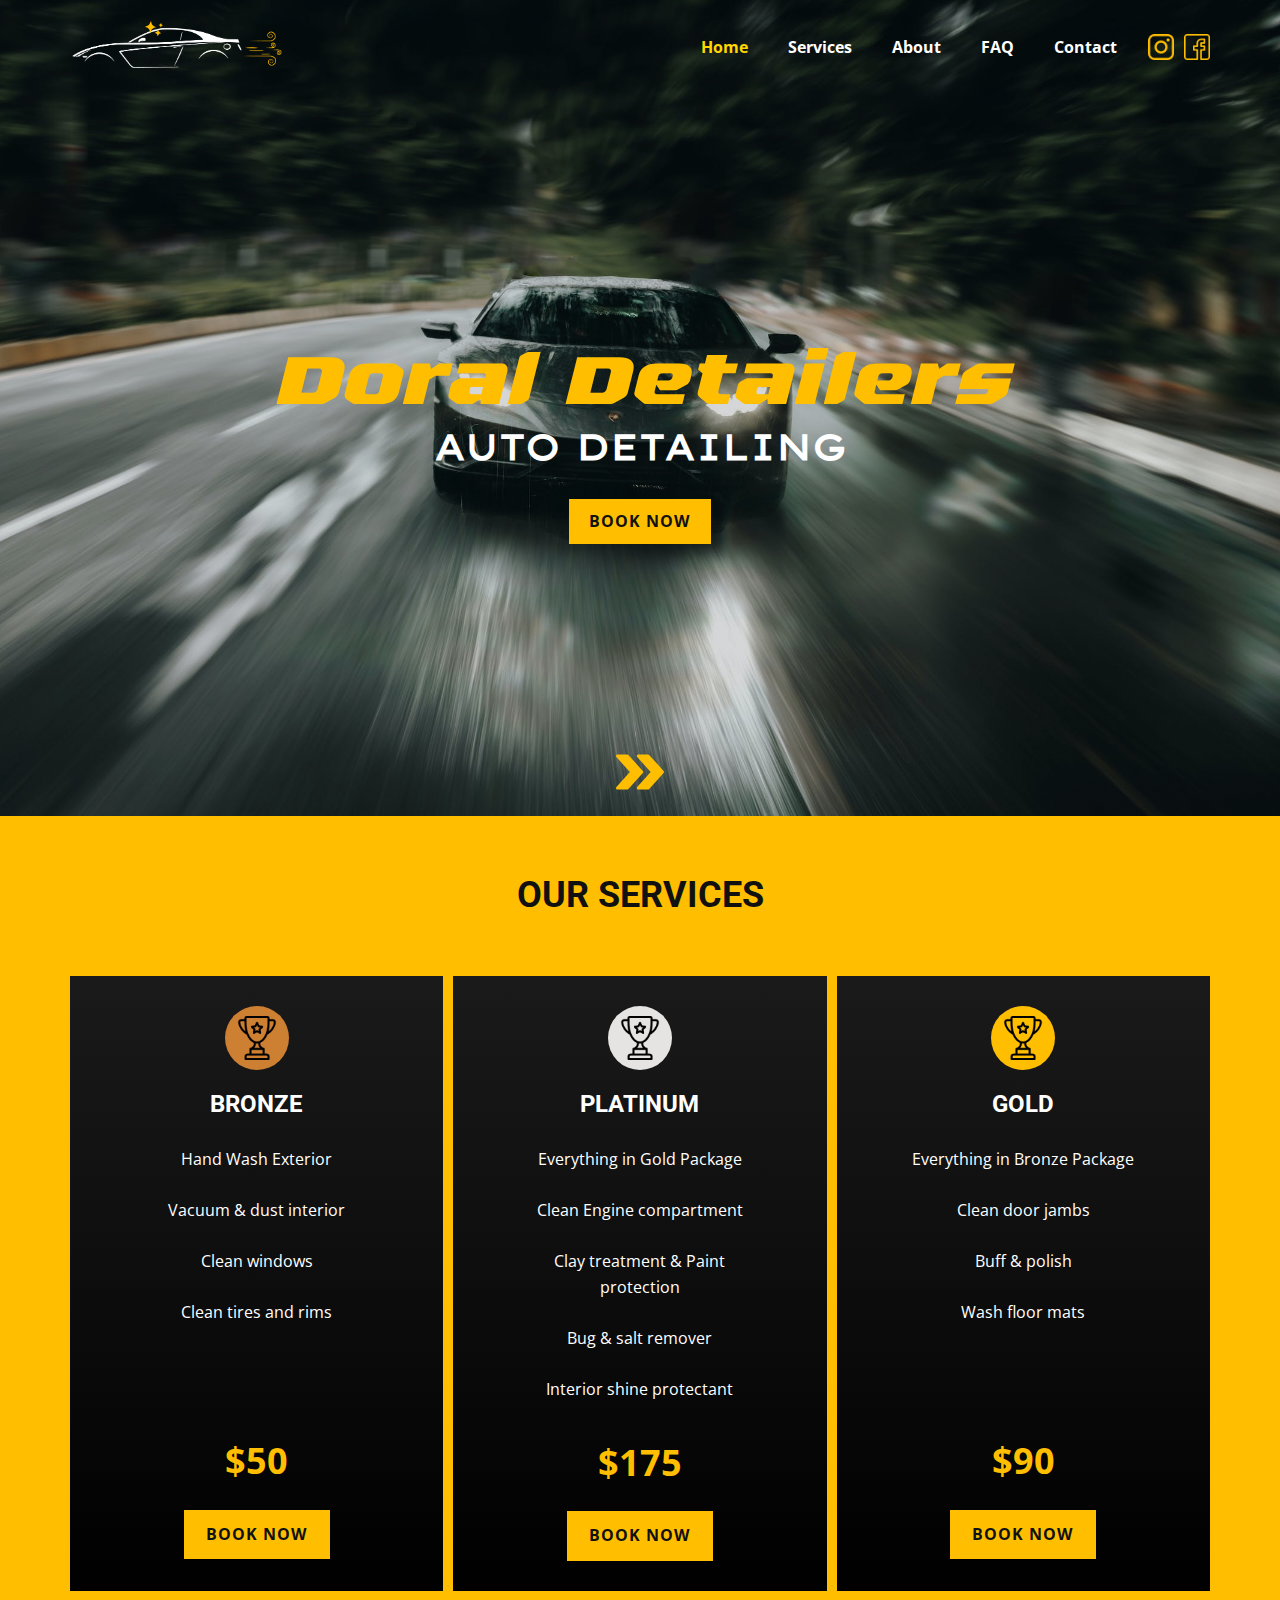
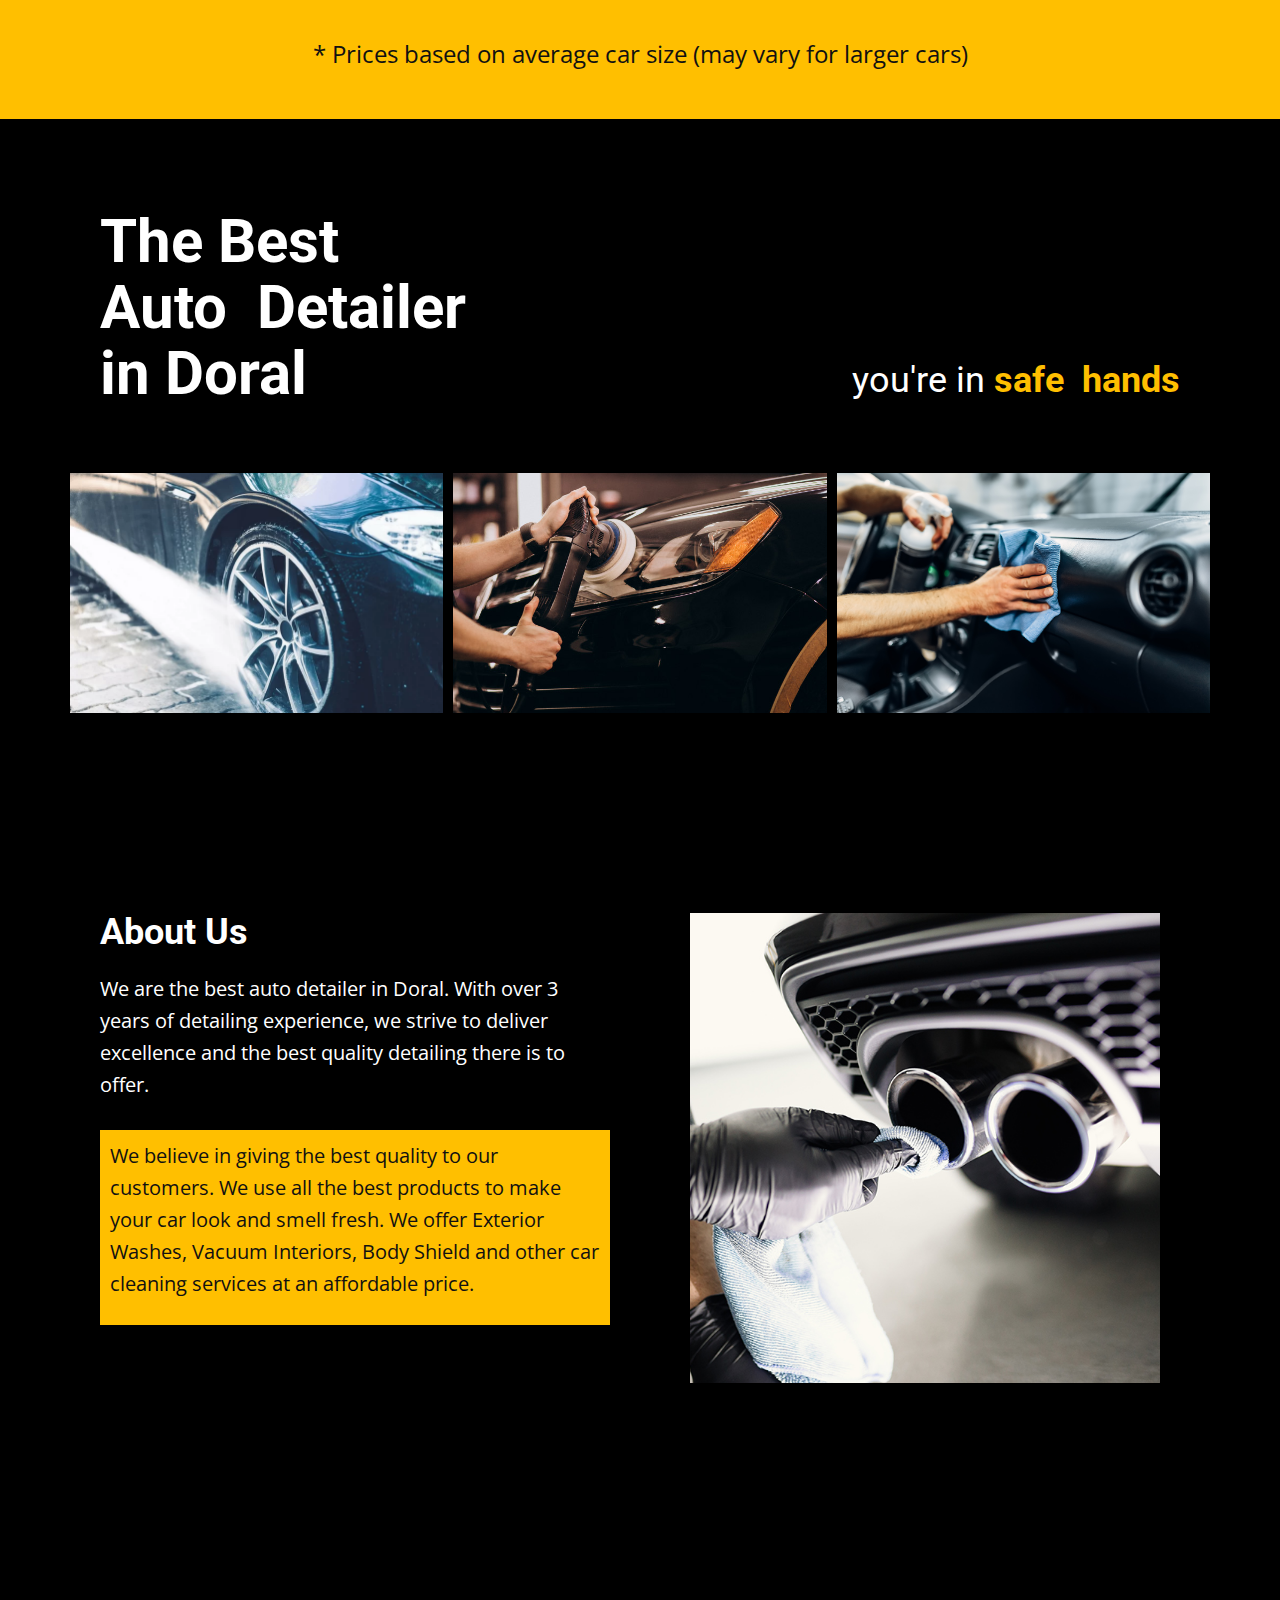
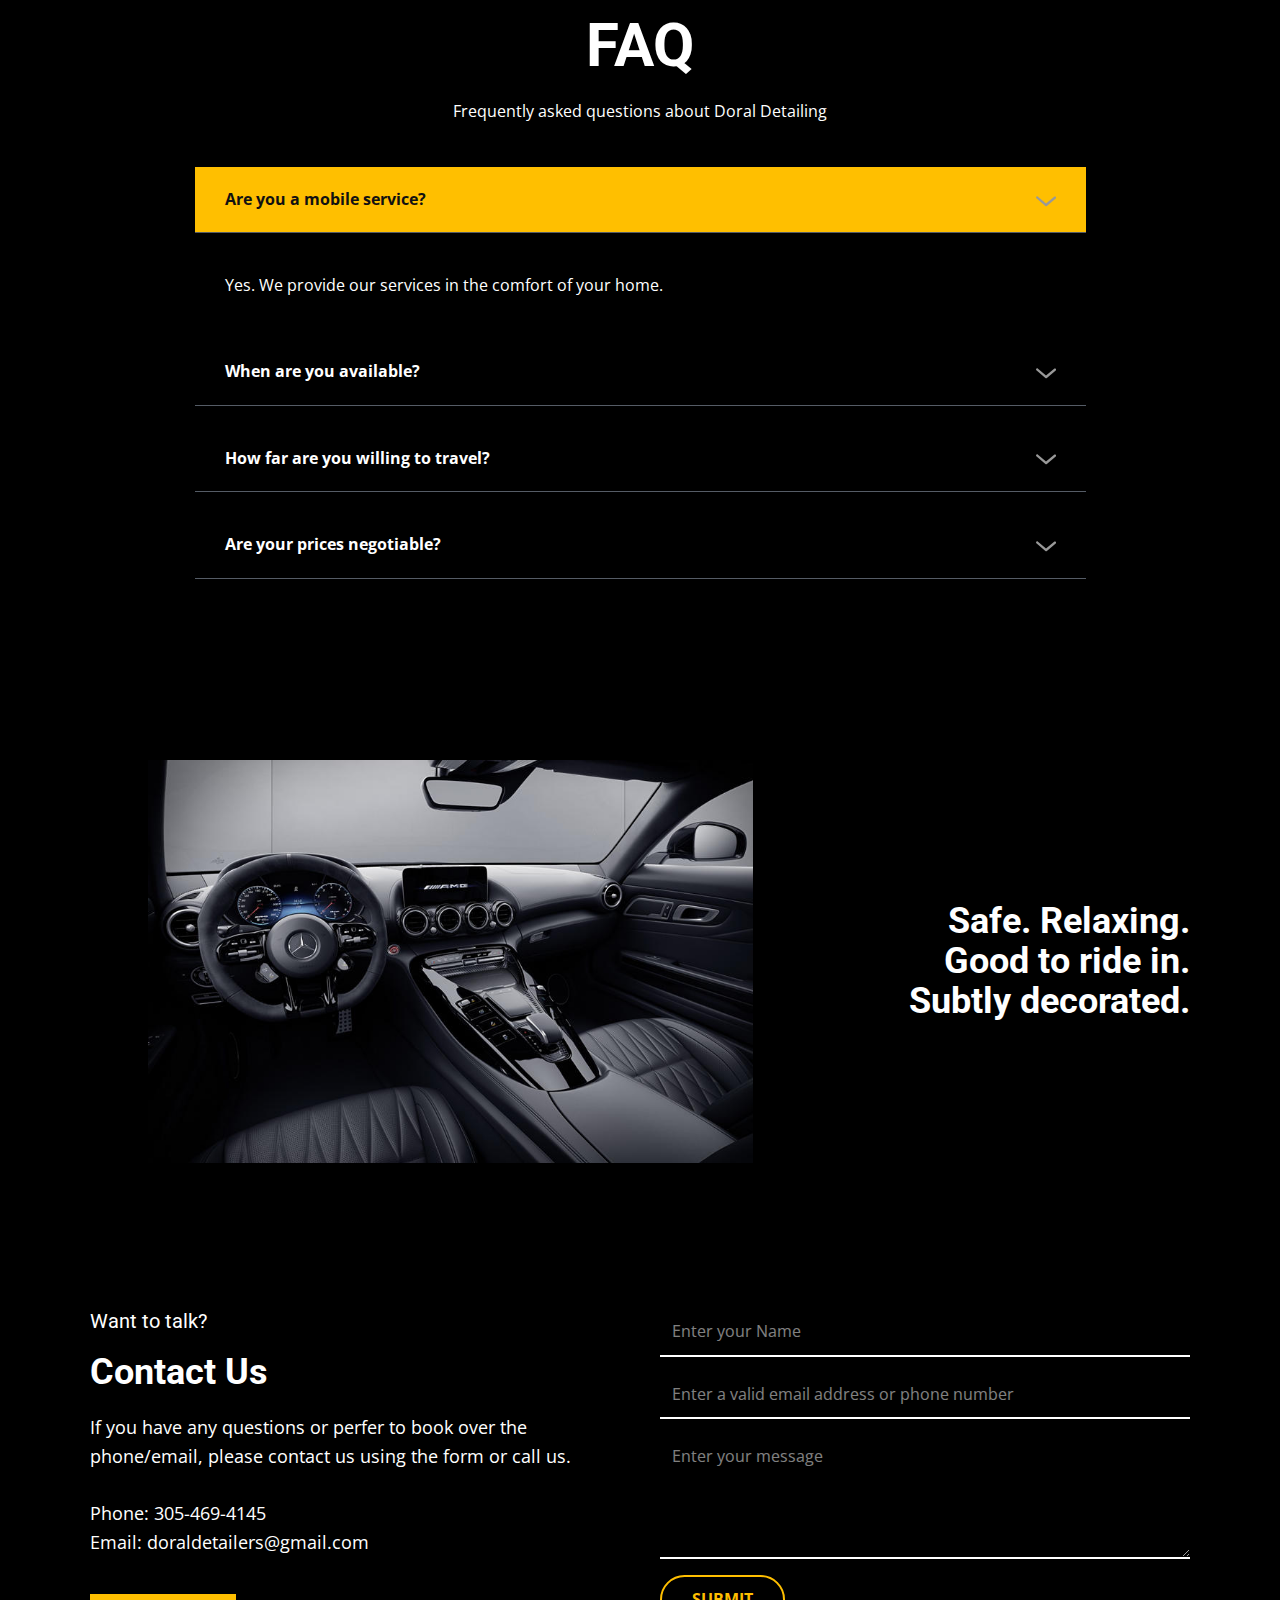
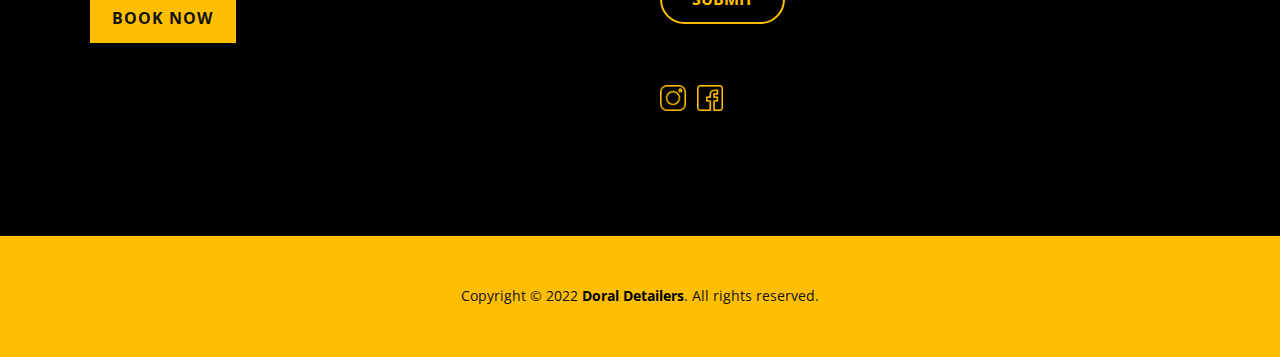
==== index.html @ 2231bcbd "Add files via upload" ====
<!DOCTYPE html>
<html style="font-size: 16px;" lang="en"><head>
    <meta name="viewport" content="width=device-width, initial-scale=1.0">
    <meta charset="utf-8">
    <meta name="keywords" content="Finding the best car insurance company for you, Insurance and investing for your many sides, Finding the best car insurance company for you, The Best Insurance Companies for 2021, The Best Car Insurance Companies for 2021, Faq, Safe. Relaxing. Good to ride in. Subtly decorated., Contact Us">
    <meta name="description" content="">
    <title>Home</title>
    <link rel="stylesheet" href="nicepage.css" media="screen">
<link rel="stylesheet" href="Home.css" media="screen">
    <script class="u-script" type="text/javascript" src="jquery.js" defer=""></script>
    <script class="u-script" type="text/javascript" src="nicepage.js" defer=""></script>
    <meta name="generator" content="Nicepage 4.18.5, nicepage.com">
    
    <link id="u-theme-google-font" rel="stylesheet" href="https://fonts.googleapis.com/css?family=Roboto:100,100i,300,300i,400,400i,500,500i,700,700i,900,900i|Open+Sans:300,300i,400,400i,500,500i,600,600i,700,700i,800,800i">
    
    
    
    
    
    
    
    
    <script type="application/ld+json">{
		"@context": "http://schema.org",
		"@type": "Organization",
		"name": "",
		"logo": "/images/DoralDetailersnotext1.png",
		"sameAs": [
				"https://www.instagram.com/doral_detailers/",
				"https://www.facebook.com/DoralDetailers/"
		]
}</script>
    <meta name="theme-color" content="#ffd600">
    <meta property="og:title" content="Home">
    <meta property="og:type" content="website">
  </head>
  <body data-home-page="Home.html" data-home-page-title="Home" class="u-body u-overlap u-overlap-contrast u-xl-mode" data-lang="en"><header class="u-align-center-sm u-align-center-xs u-clearfix u-header u-header" id="sec-fe27"><div class="u-clearfix u-sheet u-sheet-1">
        <a href="https://nicepage.com" class="u-align-left-xs u-image u-logo u-image-1" data-image-width="646" data-image-height="155">
          <img src="/images/DoralDetailersnotext1.png" class="u-logo-image u-logo-image-1">
        </a>
        <div class="u-social-icons u-spacing-10 u-social-icons-1">
          <a class="u-social-url" title="Instagram" target="_blank" href="https://www.instagram.com/doral_detailers/"><span class="u-file-icon u-icon u-social-icon u-social-instagram u-text-custom-color-1 u-icon-1"><img src="/images/717392-a64ef330.png" alt=""></span>
          </a>
          <a class="u-social-url" target="_blank" data-type="Custom" title="Facebook" href="https://www.facebook.com/DoralDetailers/"><span class="u-file-icon u-icon u-social-custom u-social-icon u-text-custom-color-1 u-icon-2"><img src="/images/739237-0a30f358.png" alt=""></span>
          </a>
        </div>
        <nav class="u-align-left u-menu u-menu-one-level u-offcanvas u-menu-1">
          <div class="menu-collapse" style="font-size: 1rem; letter-spacing: 0px; font-weight: 700;">
            <a class="u-button-style u-custom-active-color u-custom-border u-custom-border-color u-custom-borders u-custom-hover-color u-custom-left-right-menu-spacing u-custom-text-active-color u-custom-text-color u-custom-text-hover-color u-custom-top-bottom-menu-spacing u-nav-link" href="#">
              <svg class="u-svg-link" preserveAspectRatio="xMidYMin slice" viewBox="0 0 302 302" style=""><use xmlns:xlink="http://www.w3.org/1999/xlink" xlink:href="#svg-8a8f"></use></svg>
              <svg xmlns="http://www.w3.org/2000/svg" xmlns:xlink="http://www.w3.org/1999/xlink" version="1.1" id="svg-8a8f" x="0px" y="0px" viewBox="0 0 302 302" style="enable-background:new 0 0 302 302;" xml:space="preserve" class="u-svg-content"><g><rect y="36" width="302" height="30"></rect><rect y="236" width="302" height="30"></rect><rect y="136" width="302" height="30"></rect>
</g><g></g><g></g><g></g><g></g><g></g><g></g><g></g><g></g><g></g><g></g><g></g><g></g><g></g><g></g><g></g></svg>
            </a>
          </div>
          <div class="u-custom-menu u-nav-container">
            <ul class="u-nav u-spacing-20 u-unstyled u-nav-1"><li class="u-nav-item"><a class="u-button-style u-nav-link u-text-active-palette-1-base u-text-hover-custom-color-1 u-text-white" href="/Home.html" style="padding: 10px;">Home</a>
</li><li class="u-nav-item"><a class="u-button-style u-nav-link u-text-active-palette-1-base u-text-hover-custom-color-1 u-text-white" href="/Home.html#carousel_52c8" style="padding: 10px;">Services</a>
</li><li class="u-nav-item"><a class="u-button-style u-nav-link u-text-active-palette-1-base u-text-hover-custom-color-1 u-text-white" href="/Home.html#carousel_0fe1" style="padding: 10px;">About</a>
</li><li class="u-nav-item"><a class="u-button-style u-nav-link u-text-active-palette-1-base u-text-hover-custom-color-1 u-text-white" href="/Home.html#carousel_ddcf" style="padding: 10px;">FAQ</a>
</li><li class="u-nav-item"><a class="u-button-style u-nav-link u-text-active-palette-1-base u-text-hover-custom-color-1 u-text-white" href="/Home.html#carousel_9254" style="padding: 10px;">Contact</a>
</li></ul>
          </div>
          <div class="u-custom-menu u-nav-container-collapse">
            <div class="u-align-center u-black u-container-style u-inner-container-layout u-opacity u-opacity-95 u-sidenav">
              <div class="u-inner-container-layout u-sidenav-overflow">
                <div class="u-menu-close"></div>
                <ul class="u-align-center u-nav u-popupmenu-items u-spacing-85 u-unstyled u-nav-2"><li class="u-nav-item"><a class="u-button-style u-nav-link" href="/Home.html">Home</a>
</li><li class="u-nav-item"><a class="u-button-style u-nav-link" href="/Home.html#carousel_52c8">Services</a>
</li><li class="u-nav-item"><a class="u-button-style u-nav-link" href="/Home.html#carousel_0fe1">About</a>
</li><li class="u-nav-item"><a class="u-button-style u-nav-link" href="/Home.html#carousel_ddcf">FAQ</a>
</li><li class="u-nav-item"><a class="u-button-style u-nav-link" href="/Home.html#carousel_9254">Contact</a>
</li></ul>
              </div>
            </div>
            <div class="u-black u-menu-overlay u-opacity u-opacity-70"></div>
          </div>
        </nav>
      </div></header>
    <section class="skrollable u-align-center u-clearfix u-image u-parallax u-shading u-section-1" id="carousel_c016" data-image-width="2250" data-image-height="1500">
      <div class="u-clearfix u-sheet u-sheet-1">
        <h1 class="u-custom-font u-text u-text-custom-color-1 u-text-default-xs u-text-1">Doral&nbsp;Deta​ilers</h1>
        <h2 class="u-custom-font u-text u-text-2">AUTO DETAILING</h2>
        <a href="https://calendly.com/doraldetailers/book" class="u-border-hover-custom-color-1 u-border-none u-btn u-button-style u-custom-color-1 u-hover-black u-text-hover-custom-color-1 u-btn-1" target="_blank">BOOK NOW</a><span class="u-icon u-icon-circle u-text-custom-color-1 u-icon-1"><svg class="u-svg-link" preserveAspectRatio="xMidYMin slice" viewBox="0 0 480.026 480.026" style=""><use xmlns:xlink="http://www.w3.org/1999/xlink" xlink:href="#svg-5092"></use></svg><svg class="u-svg-content" viewBox="0 0 480.026 480.026" x="0px" y="0px" id="svg-5092" style="enable-background:new 0 0 480.026 480.026;"><g><g><path d="M475.922,229.325l-144-160c-3.072-3.392-7.36-5.312-11.904-5.312h-96c-6.304,0-12.032,3.712-14.624,9.472    c-2.56,5.792-1.504,12.544,2.72,17.216l134.368,149.312l-134.368,149.28c-4.224,4.704-5.312,11.456-2.72,17.216    c2.592,5.792,8.32,9.504,14.624,9.504h96c4.544,0,8.832-1.952,11.904-5.28l144-160    C481.394,244.653,481.394,235.373,475.922,229.325z"></path>
</g>
</g><g><g><path d="M267.922,229.325l-144-160c-3.072-3.392-7.36-5.312-11.904-5.312h-96c-6.304,0-12.032,3.712-14.624,9.472    c-2.56,5.792-1.504,12.544,2.72,17.216l134.368,149.312L4.114,389.293c-4.224,4.704-5.312,11.456-2.72,17.216    c2.592,5.792,8.32,9.504,14.624,9.504h96c4.544,0,8.832-1.952,11.904-5.28l144-160    C273.394,244.653,273.394,235.373,267.922,229.325z"></path>
</g>
</g></svg></span>
      </div>
    </section>
    <section class="u-align-center u-clearfix u-custom-color-1 u-section-2" id="carousel_52c8">
      <div class="u-clearfix u-sheet u-sheet-1">
        <h2 class="u-text u-text-1">OUR SERVICES</h2>
        <div class="u-expanded-width u-list u-list-1">
          <div class="u-repeater u-repeater-1">
            <div class="u-align-center u-container-style u-custom-item u-gradient u-list-item u-repeater-item u-list-item-1">
              <div class="u-container-layout u-similar-container u-container-layout-1"><span class="u-custom-color-4 u-custom-item u-file-icon u-icon u-icon-circle u-spacing-10 u-icon-1"><img src="/images/263056.png" alt=""></span>
                <h5 class="u-text u-text-body-alt-color u-text-2">BRONZE</h5>
                <p class="u-align-center-sm u-align-center-xs u-custom-item u-text u-text-body-alt-color u-text-3"> Hand Wash Exterior<br>
                  <br>Vacuum &amp; dust interior<br>
                  <br>Clean windows<br>
                  <br>Clean tires and rims<br>
                </p>
                <p class="u-custom-item u-text u-text-custom-color-1 u-text-4">
                  <span style="font-weight: 700;">$50</span>
                  <span style="font-weight: 700;"></span>
                </p>
                <a href="https://nicepage.cloud" class="u-border-2 u-border-custom-color-1 u-border-hover-custom-color-1 u-btn u-button-style u-custom-color-1 u-hover-black u-text-hover-custom-color-1 u-btn-1">BOOK NOW</a>
              </div>
            </div>
            <div class="u-align-center u-container-style u-custom-item u-gradient u-list-item u-repeater-item u-list-item-2">
              <div class="u-container-layout u-similar-container u-container-layout-2"><span class="u-custom-color-2 u-custom-item u-file-icon u-icon u-icon-circle u-spacing-10 u-icon-2"><img src="/images/263056-f835d11a.png" alt=""></span>
                <h5 class="u-text u-text-body-alt-color u-text-5">PLATINUM</h5>
                <p class="u-align-center-sm u-align-center-xs u-custom-item u-text u-text-body-alt-color u-text-6">Everything in Gold Package<br>
                  <br>Clean Engine compartment<br>
                  <br>Clay treatment &amp; Paint protection<br>
                  <br>Bug &amp; salt remover<br>
                  <br>Interior shine protectant
                </p>
                <p class="u-custom-item u-text u-text-custom-color-1 u-text-7">$175</p>
                <a href="https://nicepage.cloud" class="u-border-2 u-border-custom-color-1 u-border-hover-custom-color-1 u-btn u-button-style u-custom-color-1 u-hover-black u-text-hover-custom-color-1 u-btn-2">BOOK NOW</a>
              </div>
            </div>
            <div class="u-align-center u-container-style u-custom-item u-gradient u-list-item u-repeater-item u-list-item-3">
              <div class="u-container-layout u-similar-container u-container-layout-3"><span class="u-custom-color-1 u-custom-item u-file-icon u-icon u-icon-circle u-spacing-10 u-icon-3"><img src="/images/263056.png" alt=""></span>
                <h5 class="u-text u-text-body-alt-color u-text-8">GOLD</h5>
                <p class="u-align-center-sm u-align-center-xs u-custom-item u-text u-text-body-alt-color u-text-9"> Everything in Bronze Package<br>
                  <br>Clean door jambs<br>
                  <br>Buff &amp; polish<br>
                  <br>Wash floor mats<br>
                </p>
                <p class="u-custom-item u-text u-text-custom-color-1 u-text-10">$90</p>
                <a href="https://nicepage.cloud" class="u-border-2 u-border-custom-color-1 u-border-hover-custom-color-1 u-btn u-button-style u-custom-color-1 u-hover-black u-text-hover-custom-color-1 u-btn-3">BOOK NOW</a>
              </div>
            </div>
          </div>
        </div>
        <p class="u-text u-text-11">* Prices based on average car size (may vary for larger cars)</p>
      </div>
    </section>
    <section class="u-black u-clearfix u-section-3" id="carousel_659f">
      <div class="u-clearfix u-sheet u-valign-middle u-sheet-1">
        <div class="u-clearfix u-expanded-width u-layout-wrap u-layout-wrap-1">
          <div class="u-layout">
            <div class="u-layout-row">
              <div class="u-container-style u-layout-cell u-size-36 u-layout-cell-1">
                <div class="u-container-layout u-container-layout-1">
                  <h2 class="u-text u-text-1">The Best <span style="font-style: italic;">
                      <span style="font-style: normal;">Auto</span>&nbsp;
                    </span>
                    <span style="font-style: italic; font-weight: 700;">
                      <span style="font-style: normal;">Detailer</span>
                      <span style="font-style: normal;">in Doral</span>
                    </span>
                  </h2>
                </div>
              </div>
              <div class="u-align-right u-container-style u-layout-cell u-size-24 u-layout-cell-2">
                <div class="u-container-layout u-container-layout-2">
                  <h5 class="u-text u-text-2">
                    <span style="font-weight: 400;">you're in</span>
                    <span class="u-text-custom-color-1">safe</span>
                    <span style="font-weight: 700;" class="u-text-custom-color-1">&nbsp;hands</span>
                  </h5>
                </div>
              </div>
            </div>
          </div>
        </div>
        <div class="u-expanded-width u-gallery u-layout-grid u-lightbox u-no-transition u-show-text-on-hover u-gallery-1">
          <div class="u-gallery-inner u-gallery-inner-1">
            <div class="u-effect-fade u-gallery-item">
              <div class="u-back-slide" data-image-width="750" data-image-height="500">
                <img class="u-back-image u-expanded" src="/images/What-is-Mobile-Detailing-min.png">
              </div>
              <div class="u-over-slide u-shading u-over-slide-1">
                <h3 class="u-gallery-heading"></h3>
                <p class="u-gallery-text"></p>
              </div>
            </div>
            <div class="u-effect-fade u-gallery-item u-gallery-item-2">
              <div class="u-back-slide" data-image-width="700" data-image-height="459">
                <img class="u-back-image u-expanded" src="/images/car-detailing.jpg">
              </div>
              <div class="u-over-slide u-shading u-over-slide-2">
                <h3 class="u-gallery-heading"></h3>
                <p class="u-gallery-text"></p>
              </div>
            </div>
            <div class="u-effect-fade u-gallery-item u-gallery-item-3">
              <div class="u-back-slide" data-image-width="1000" data-image-height="625">
                <img class="u-back-image u-expanded" src="/images/how-to-detail-a-car-step-4.jpg">
              </div>
              <div class="u-over-slide u-shading u-over-slide-3">
                <h3 class="u-gallery-heading"></h3>
                <p class="u-gallery-text"></p>
              </div>
            </div>
          </div>
        </div>
      </div>
    </section>
    <section class="u-black u-clearfix u-section-4" id="carousel_0fe1">
      <div class="u-clearfix u-sheet u-sheet-1">
        <div class="u-clearfix u-expanded-width u-layout-wrap u-layout-wrap-1">
          <div class="u-layout">
            <div class="u-layout-row">
              <div class="u-container-style u-layout-cell u-size-30 u-layout-cell-1">
                <div class="u-container-layout u-container-layout-1">
                  <h2 class="u-text u-text-1">About Us</h2>
                  <h4 class="u-custom-font u-text u-text-font u-text-2">We are the best auto detailer in Doral. With over 3 years of detailing experience, we strive to deliver excellence and the best quality detailing there is to offer.</h4>
                  <div class="u-container-style u-custom-color-1 u-expanded-width u-group u-group-1">
                    <div class="u-container-layout u-container-layout-2">
                      <p class="u-text u-text-default u-text-3">
                        <span style="font-size: 1.25rem;"> We believe in giving the best quality to our ​customers. We use all the best products to make your car look and smell fresh. We offer Exterior Washes, Vacuum Interiors, Body Shield and other car cleaning services at an affordable price.</span>
                        <br>
                        <br>
                      </p>
                    </div>
                  </div>
                </div>
              </div>
              <div class="u-align-center u-container-style u-layout-cell u-shape-rectangle u-size-30 u-layout-cell-2">
                <div class="u-container-layout u-valign-middle u-container-layout-3">
                  <img class="u-image u-image-default u-image-1" data-image-width="1000" data-image-height="625" src="/images/how-to-detail-a-car-step-9.jpg">
                </div>
              </div>
            </div>
          </div>
        </div>
      </div>
    </section>
    <section class="u-align-center u-black u-clearfix u-section-5" id="carousel_ddcf">
      <div class="u-clearfix u-sheet u-sheet-1">
        <h2 class="u-text u-text-1">FAQ</h2>
        <p class="u-text u-text-2"> Frequently asked questions about Doral Detailing</p>
        <div class="u-accordion u-faq u-spacing-20 u-accordion-1">
          <div class="u-accordion-item">
            <a class="active u-accordion-link u-active-custom-color-1 u-border-1 u-border-active-palette-5-dark-2 u-border-hover-palette-5-dark-2 u-border-no-left u-border-no-right u-border-no-top u-border-palette-5-dark-2 u-button-style u-text-body-alt-color u-accordion-link-1" id="link-accordion-6327" aria-controls="accordion-6327" aria-selected="true">
              <span class="u-accordion-link-text">Are you a mobile service?</span><span class="u-accordion-link-icon u-icon u-text-black u-icon-1"><svg class="u-svg-link" preserveAspectRatio="xMidYMin slice" viewBox="0 0 16 16" style=""><use xmlns:xlink="http://www.w3.org/1999/xlink" xlink:href="#svg-2c6d"></use></svg><svg class="u-svg-content" viewBox="0 0 16 16" x="0px" y="0px" id="svg-2c6d" style=""><path d="M8,10.7L1.6,5.3c-0.4-0.4-1-0.4-1.3,0c-0.4,0.4-0.4,0.9,0,1.3l7.2,6.1c0.1,0.1,0.4,0.2,0.6,0.2s0.4-0.1,0.6-0.2l7.1-6
	c0.4-0.4,0.4-0.9,0-1.3c-0.4-0.4-1-0.4-1.3,0L8,10.7z"></path></svg></span>
            </a>
            <div class="u-accordion-active u-accordion-pane u-container-style u-accordion-pane-1" id="accordion-6327" aria-labelledby="link-accordion-6327">
              <div class="u-container-layout u-container-layout-1">
                <div class="fr-view u-clearfix u-rich-text u-text">
                  <p>Yes. We provide our services in the comfort of your home.&nbsp;</p>
                </div>
              </div>
            </div>
          </div>
          <div class="u-accordion-item">
            <a class="u-accordion-link u-active-custom-color-1 u-border-1 u-border-active-palette-5-dark-2 u-border-hover-palette-5-dark-2 u-border-no-left u-border-no-right u-border-no-top u-border-palette-5-dark-2 u-button-style u-text-body-alt-color u-accordion-link-2" id="link-accordion-4aab" aria-controls="accordion-4aab" aria-selected="false">
              <span class="u-accordion-link-text">When are you available?&nbsp;</span><span class="u-accordion-link-icon u-icon u-text-black u-icon-2"><svg class="u-svg-link" preserveAspectRatio="xMidYMin slice" viewBox="0 0 16 16" style=""><use xmlns:xlink="http://www.w3.org/1999/xlink" xlink:href="#svg-937a"></use></svg><svg class="u-svg-content" viewBox="0 0 16 16" x="0px" y="0px" id="svg-937a" style=""><path d="M8,10.7L1.6,5.3c-0.4-0.4-1-0.4-1.3,0c-0.4,0.4-0.4,0.9,0,1.3l7.2,6.1c0.1,0.1,0.4,0.2,0.6,0.2s0.4-0.1,0.6-0.2l7.1-6
	c0.4-0.4,0.4-0.9,0-1.3c-0.4-0.4-1-0.4-1.3,0L8,10.7z"></path></svg></span>
            </a>
            <div class="u-accordion-pane u-container-style u-accordion-pane-2" id="accordion-4aab" aria-labelledby="link-accordion-4aab">
              <div class="u-container-layout u-container-layout-2">
                <div class="fr-view u-clearfix u-rich-text u-text">
                  <p>We are available Monday - &nbsp;Saturday from 9:00 AM - 6:00 PM.</p>
                </div>
              </div>
            </div>
          </div>
          <div class="u-accordion-item">
            <a class="u-accordion-link u-active-custom-color-1 u-border-1 u-border-active-palette-5-dark-2 u-border-hover-palette-5-dark-2 u-border-no-left u-border-no-right u-border-no-top u-border-palette-5-dark-2 u-button-style u-text-body-alt-color u-accordion-link-3" id="link-accordion-eb1f" aria-controls="accordion-eb1f" aria-selected="false">
              <span class="u-accordion-link-text">How far are you willing to travel?</span><span class="u-accordion-link-icon u-icon u-text-black u-icon-3"><svg class="u-svg-link" preserveAspectRatio="xMidYMin slice" viewBox="0 0 16 16" style=""><use xmlns:xlink="http://www.w3.org/1999/xlink" xlink:href="#svg-4086"></use></svg><svg class="u-svg-content" viewBox="0 0 16 16" x="0px" y="0px" id="svg-4086" style=""><path d="M8,10.7L1.6,5.3c-0.4-0.4-1-0.4-1.3,0c-0.4,0.4-0.4,0.9,0,1.3l7.2,6.1c0.1,0.1,0.4,0.2,0.6,0.2s0.4-0.1,0.6-0.2l7.1-6
	c0.4-0.4,0.4-0.9,0-1.3c-0.4-0.4-1-0.4-1.3,0L8,10.7z"></path></svg></span>
            </a>
            <div class="u-accordion-pane u-container-style u-accordion-pane-3" id="accordion-eb1f" aria-labelledby="link-accordion-eb1f">
              <div class="u-container-layout u-container-layout-3">
                <div class="fr-view u-clearfix u-rich-text u-text">
                  <p>We are willing to service 20 - 30 miles from the doral area.</p>
                </div>
              </div>
            </div>
          </div>
          <div class="u-accordion-item u-expanded-width">
            <a class="u-accordion-link u-active-custom-color-1 u-border-1 u-border-active-palette-5-dark-2 u-border-hover-palette-5-dark-2 u-border-no-left u-border-no-right u-border-no-top u-border-palette-5-dark-2 u-button-style u-text-body-alt-color u-accordion-link-4" id="link-accordion-eb1f" aria-controls="accordion-eb1f" aria-selected="false">
              <span class="u-accordion-link-text">Are your prices negotiable?</span><span class="u-accordion-link-icon u-icon u-text-black u-icon-4"><svg class="u-svg-link" preserveAspectRatio="xMidYMin slice" viewBox="0 0 16 16" style=""><use xmlns:xlink="http://www.w3.org/1999/xlink" xlink:href="#svg-df61"></use></svg><svg class="u-svg-content" viewBox="0 0 16 16" x="0px" y="0px" id="svg-df61" style=""><path d="M8,10.7L1.6,5.3c-0.4-0.4-1-0.4-1.3,0c-0.4,0.4-0.4,0.9,0,1.3l7.2,6.1c0.1,0.1,0.4,0.2,0.6,0.2s0.4-0.1,0.6-0.2l7.1-6
	c0.4-0.4,0.4-0.9,0-1.3c-0.4-0.4-1-0.4-1.3,0L8,10.7z"></path></svg></span>
            </a>
            <div class="u-accordion-pane u-container-style u-accordion-pane-4" id="accordion-eb1f" aria-labelledby="link-accordion-eb1f">
              <div class="u-container-layout u-container-layout-4">
                <div class="fr-view u-clearfix u-rich-text u-text">
                  <p>No. We offer 3 different packages. Bronze, Gold, and Platinum at $50, $90, $175 respectively. Prices may vary for larger cars.</p>
                </div>
              </div>
            </div>
          </div>
        </div>
      </div>
    </section>
    <section class="u-black u-clearfix u-section-6" id="carousel_14aa">
      <div class="u-clearfix u-sheet u-sheet-1">
        <div class="u-clearfix u-expanded-width u-layout-wrap u-layout-wrap-1">
          <div class="u-layout">
            <div class="u-layout-row">
              <div class="u-container-style u-image u-image-contain u-layout-cell u-left-cell u-size-37-lg u-size-37-md u-size-37-sm u-size-37-xs u-size-40-xl u-image-1" data-image-width="840" data-image-height="560">
                <div class="u-container-layout u-container-layout-1"></div>
              </div>
              <div class="u-align-right u-container-style u-layout-cell u-right-cell u-size-20-xl u-size-23-lg u-size-23-md u-size-23-sm u-size-23-xs u-layout-cell-2">
                <div class="u-container-layout u-valign-middle u-container-layout-2">
                  <h2 class="u-text u-text-white u-text-1">Safe. Relaxing. Good to ride in. Subtly decorated.</h2>
                </div>
              </div>
            </div>
          </div>
        </div>
      </div>
    </section>
    <section class="u-black u-clearfix u-section-7" id="carousel_9254">
      <div class="u-clearfix u-sheet u-sheet-1">
        <div class="u-clearfix u-expanded-width u-layout-wrap u-layout-wrap-1">
          <div class="u-layout">
            <div class="u-layout-row">
              <div class="u-container-style u-layout-cell u-left-cell u-size-30 u-layout-cell-1">
                <div class="u-container-layout u-container-layout-1">
                  <h5 class="u-text u-text-1">Want to talk?</h5>
                  <h2 class="u-text u-text-2">Contact Us</h2>
                  <p class="u-text u-text-3">If you have any questions or perfer to book over the phone/email, please contact us using the form or call us.<br>
                    <br>Phone: 305-469-4145<br>Email: doraldetailers@gmail.com
                  </p>
                  <a href="https://calendly.com/doraldetailers/book" class="u-border-2 u-border-custom-color-1 u-border-hover-custom-color-1 u-btn u-button-style u-custom-color-1 u-hover-black u-text-hover-custom-color-1 u-btn-1" target="_blank">BOOK NOW</a>
                </div>
              </div>
              <div class="u-container-style u-layout-cell u-right-cell u-size-30 u-layout-cell-2">
                <div class="u-container-layout u-valign-top u-container-layout-2">
                  <div class="u-form u-form-1">
                    <form action="https://forms.nicepagesrv.com/Form/Process" class="u-block-9ec3-12 u-clearfix u-form-spacing-15 u-form-vertical u-inner-form" source="email"><!-- hidden inputs for siteId and pageId -->
                      <div class="u-form-group u-form-name u-label-none">
                        <label for="name-f798" class="u-form-control-hidden u-label u-text-body-color">Name</label>
                        <input type="text" placeholder="Enter your Name" id="name-f798" name="name" class="u-border-2 u-border-no-left u-border-no-right u-border-no-top u-border-white u-input u-input-rectangle u-input-1" required="">
                      </div><!-- always visible -->
                      <div class="u-form-email u-form-group u-label-none">
                        <label for="email-f798" class="u-form-control-hidden u-label u-text-body-color">Email</label>
                        <input type="email" placeholder="Enter a valid email address or phone number" id="email-f798" name="email" class="u-border-2 u-border-no-left u-border-no-right u-border-no-top u-border-white u-input u-input-rectangle u-input-2" required="">
                      </div>
                      <div class="u-form-group u-form-message u-label-none">
                        <label for="message-f798" class="u-form-control-hidden u-label u-text-body-color">Message</label>
                        <textarea placeholder="Enter your message" rows="4" cols="50" id="message-f798" name="message" class="u-border-2 u-border-no-left u-border-no-right u-border-no-top u-border-white u-input u-input-rectangle u-input-3" required=""></textarea>
                      </div>
                      <div class="u-form-group u-form-submit u-label-none">
                        <a href="#" class="u-border-2 u-border-custom-color-1 u-border-hover-custom-color-1 u-btn u-btn-round u-btn-submit u-button-style u-hover-custom-color-1 u-none u-radius-25 u-text-custom-color-1 u-text-hover-black u-btn-2">Submit</a>
                        <input type="submit" value="submit" class="u-form-control-hidden">
                      </div>
                      <div class="u-form-send-message u-form-send-success"> Thank you! Your message has been sent. </div>
                      <div class="u-form-send-error u-form-send-message"> Unable to send your message. Please fix errors then try again. </div>
                      <input type="hidden" value="" name="recaptchaResponse">
                      <input type="hidden" name="formServices" value="43e050f6b17366053a8ff6acbfff3767">
                    </form>
                  </div>
                  <div class="u-social-icons u-spacing-10 u-social-icons-1">
                    <a class="u-social-url" target="_blank" href="https://www.instagram.com/doral_detailers/" title="Instagram"><span class="u-file-icon u-icon u-social-icon u-social-instagram u-text-custom-color-1 u-icon-1"><img src="/images/1077042-57d20ea8.png" alt=""></span>
                    </a>
                    <a class="u-social-url" target="_blank" data-type="Custom" title="Facebook" href="https://www.facebook.com/DoralDetailers/"><span class="u-file-icon u-icon u-social-custom u-social-icon u-text-custom-color-1 u-icon-2"><img src="/images/739237-0a30f358.png" alt=""></span>
                    </a>
                  </div>
                </div>
              </div>
            </div>
          </div>
        </div>
      </div>
    </section>
    
    
    <footer class="u-align-center u-clearfix u-custom-color-1 u-footer u-footer" id="sec-2012"><div class="u-clearfix u-sheet u-sheet-1">
        <p class="u-small-text u-text u-text-variant u-text-1">Copyright © 2022&nbsp;<a class="u-active-none u-border-none u-btn u-button-link u-button-style u-hover-none u-none u-text-black u-btn-1" href="https://doraldeta​ilers.com">Doral Detailers</a>. All rights reserved.
        </p>
      </div></footer>
  
</body></html>
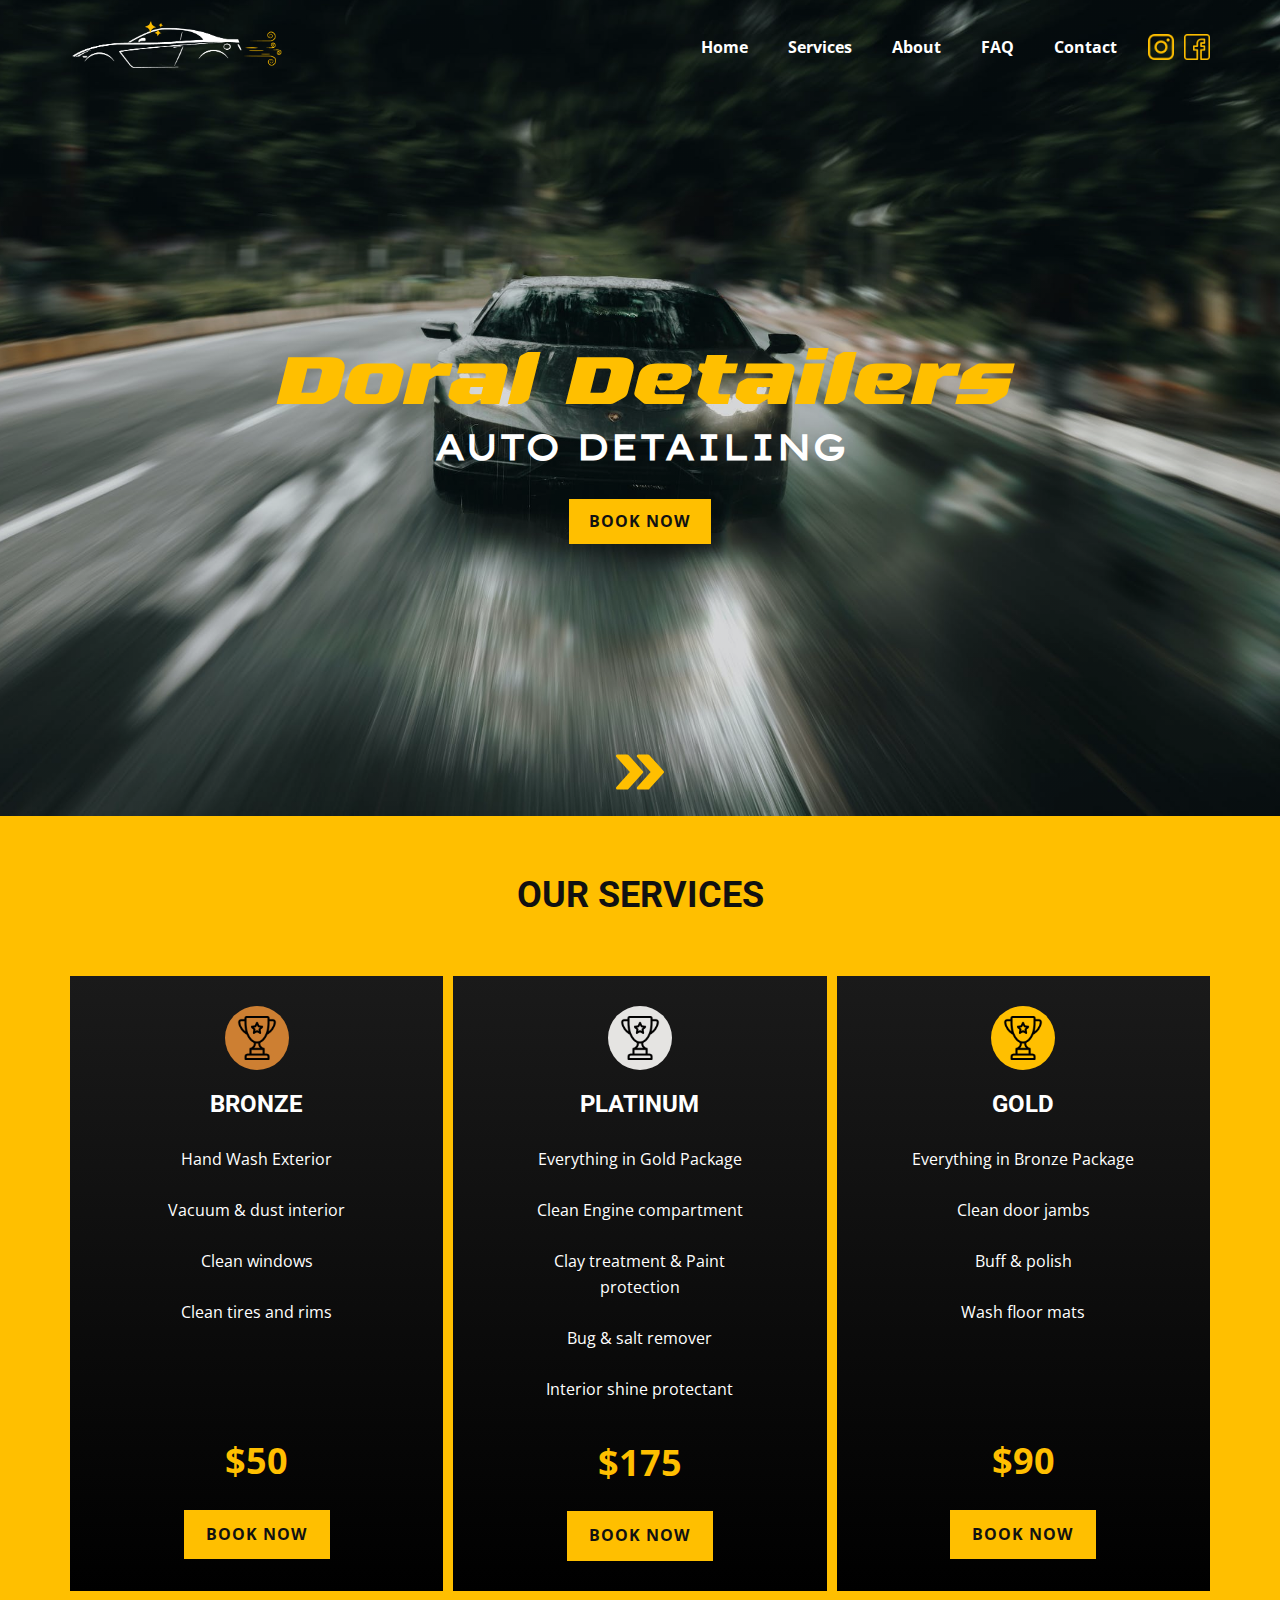
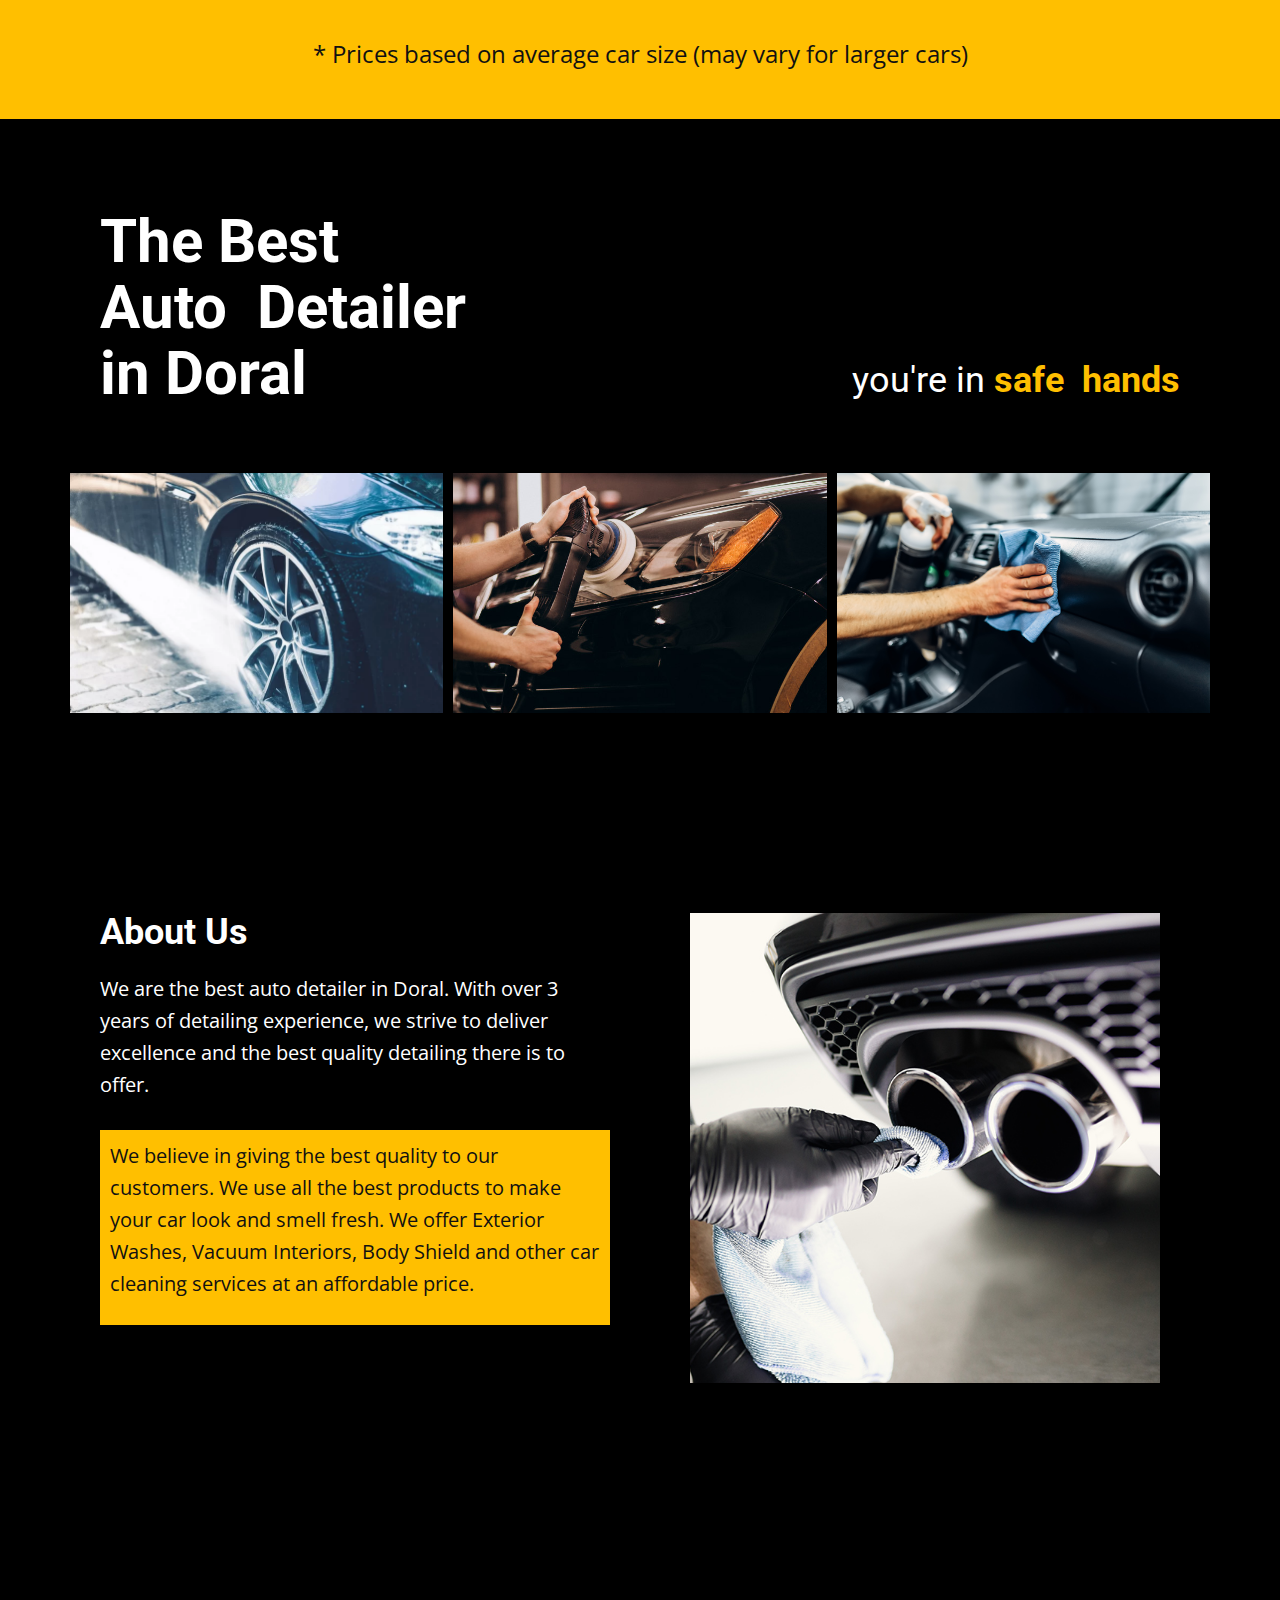
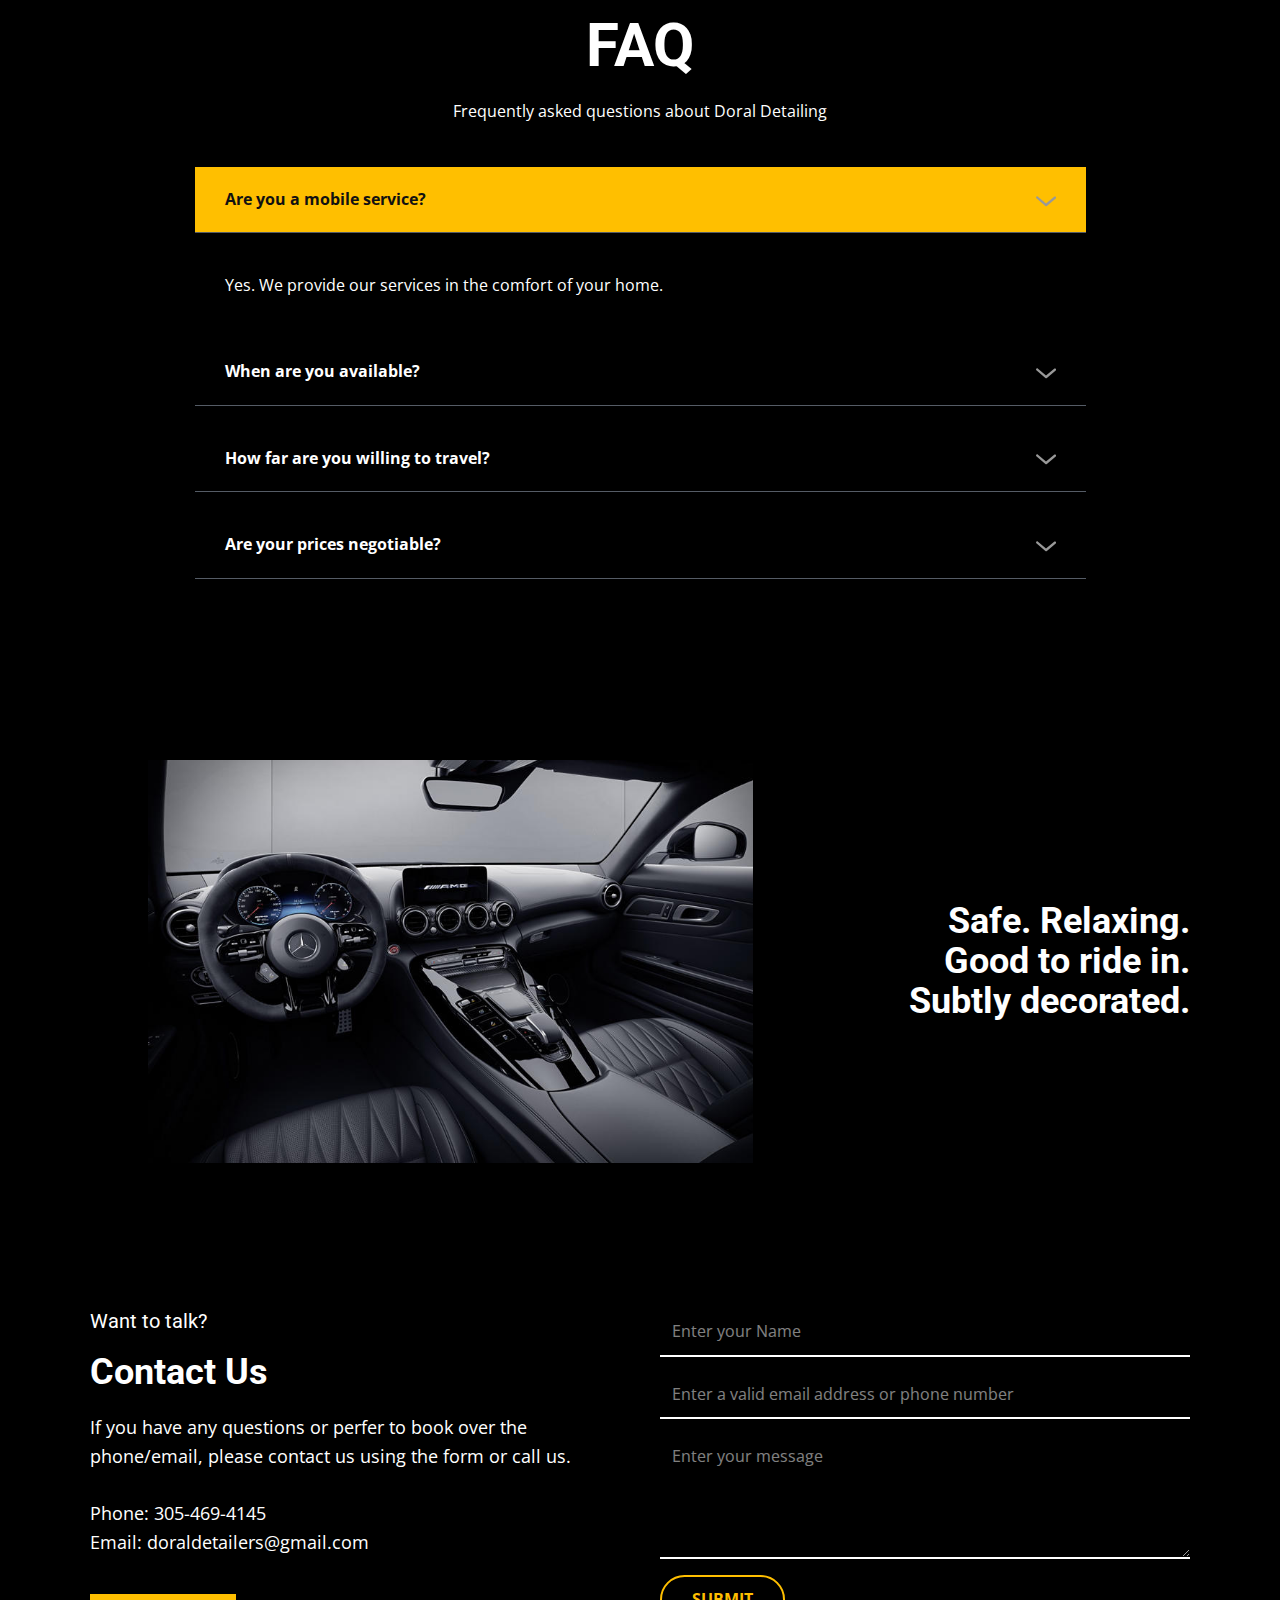
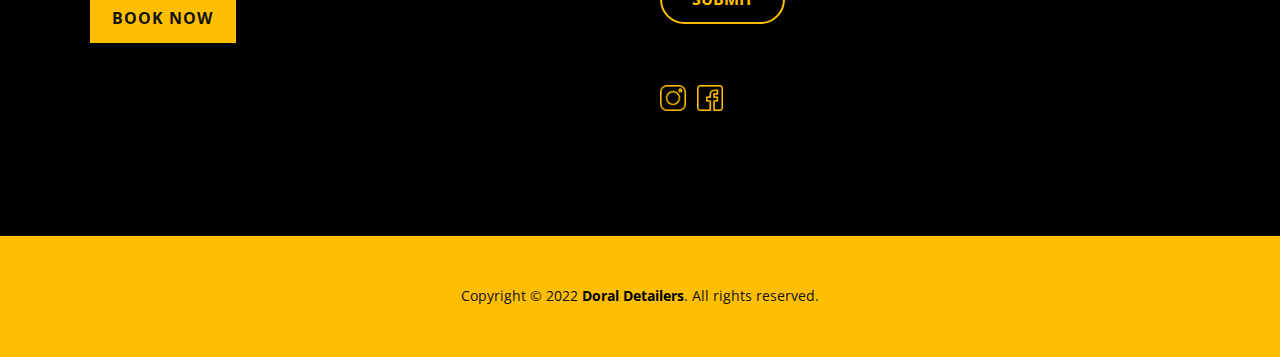
==== commit c7e73ff9: "Add files via upload" ====
--- a/index.html
+++ b/index.html
@@ -4,7 +4,8 @@
     <meta charset="utf-8">
     <meta name="keywords" content="Finding the best car insurance company for you, Insurance and investing for your many sides, Finding the best car insurance company for you, The Best Insurance Companies for 2021, The Best Car Insurance Companies for 2021, Faq, Safe. Relaxing. Good to ride in. Subtly decorated., Contact Us">
     <meta name="description" content="">
-    <title>Home</title>
+    <title>Doral Detailers</title>
+	<link rel="shortcut icon" type="image/png" href="images/favicon.png">
     <link rel="stylesheet" href="nicepage.css" media="screen">
 <link rel="stylesheet" href="Home.css" media="screen">
     <script class="u-script" type="text/javascript" src="jquery.js" defer=""></script>
@@ -31,11 +32,11 @@
 		]
 }</script>
     <meta name="theme-color" content="#ffd600">
-    <meta property="og:title" content="Home">
+    <meta property="og:title" content="Doral Detailers">
     <meta property="og:type" content="website">
   </head>
   <body data-home-page="Home.html" data-home-page-title="Home" class="u-body u-overlap u-overlap-contrast u-xl-mode" data-lang="en"><header class="u-align-center-sm u-align-center-xs u-clearfix u-header u-header" id="sec-fe27"><div class="u-clearfix u-sheet u-sheet-1">
-        <a href="https://nicepage.com" class="u-align-left-xs u-image u-logo u-image-1" data-image-width="646" data-image-height="155">
+        <a href=" https://doraldetailers.com" class="u-align-left-xs u-image u-logo u-image-1" data-image-width="646" data-image-height="155" title="Home">
           <img src="/images/DoralDetailersnotext1.png" class="u-logo-image u-logo-image-1">
         </a>
         <div class="u-social-icons u-spacing-10 u-social-icons-1">
@@ -53,7 +54,7 @@
             </a>
           </div>
           <div class="u-custom-menu u-nav-container">
-            <ul class="u-nav u-spacing-20 u-unstyled u-nav-1"><li class="u-nav-item"><a class="u-button-style u-nav-link u-text-active-palette-1-base u-text-hover-custom-color-1 u-text-white" href="/Home.html" style="padding: 10px;">Home</a>
+            <ul class="u-nav u-spacing-20 u-unstyled u-nav-1"><li class="u-nav-item"><a class="u-button-style u-nav-link u-text-active-palette-1-base u-text-hover-custom-color-1 u-text-white" href="https://doraldetailers.com/" style="padding: 10px;">Home</a>
 </li><li class="u-nav-item"><a class="u-button-style u-nav-link u-text-active-palette-1-base u-text-hover-custom-color-1 u-text-white" href="/Home.html#carousel_52c8" style="padding: 10px;">Services</a>
 </li><li class="u-nav-item"><a class="u-button-style u-nav-link u-text-active-palette-1-base u-text-hover-custom-color-1 u-text-white" href="/Home.html#carousel_0fe1" style="padding: 10px;">About</a>
 </li><li class="u-nav-item"><a class="u-button-style u-nav-link u-text-active-palette-1-base u-text-hover-custom-color-1 u-text-white" href="/Home.html#carousel_ddcf" style="padding: 10px;">FAQ</a>
@@ -64,7 +65,7 @@
             <div class="u-align-center u-black u-container-style u-inner-container-layout u-opacity u-opacity-95 u-sidenav">
               <div class="u-inner-container-layout u-sidenav-overflow">
                 <div class="u-menu-close"></div>
-                <ul class="u-align-center u-nav u-popupmenu-items u-spacing-85 u-unstyled u-nav-2"><li class="u-nav-item"><a class="u-button-style u-nav-link" href="/Home.html">Home</a>
+                <ul class="u-align-center u-nav u-popupmenu-items u-spacing-85 u-unstyled u-nav-2"><li class="u-nav-item"><a class="u-button-style u-nav-link" href="https://doraldetailers.com/">Home</a>
 </li><li class="u-nav-item"><a class="u-button-style u-nav-link" href="/Home.html#carousel_52c8">Services</a>
 </li><li class="u-nav-item"><a class="u-button-style u-nav-link" href="/Home.html#carousel_0fe1">About</a>
 </li><li class="u-nav-item"><a class="u-button-style u-nav-link" href="/Home.html#carousel_ddcf">FAQ</a>
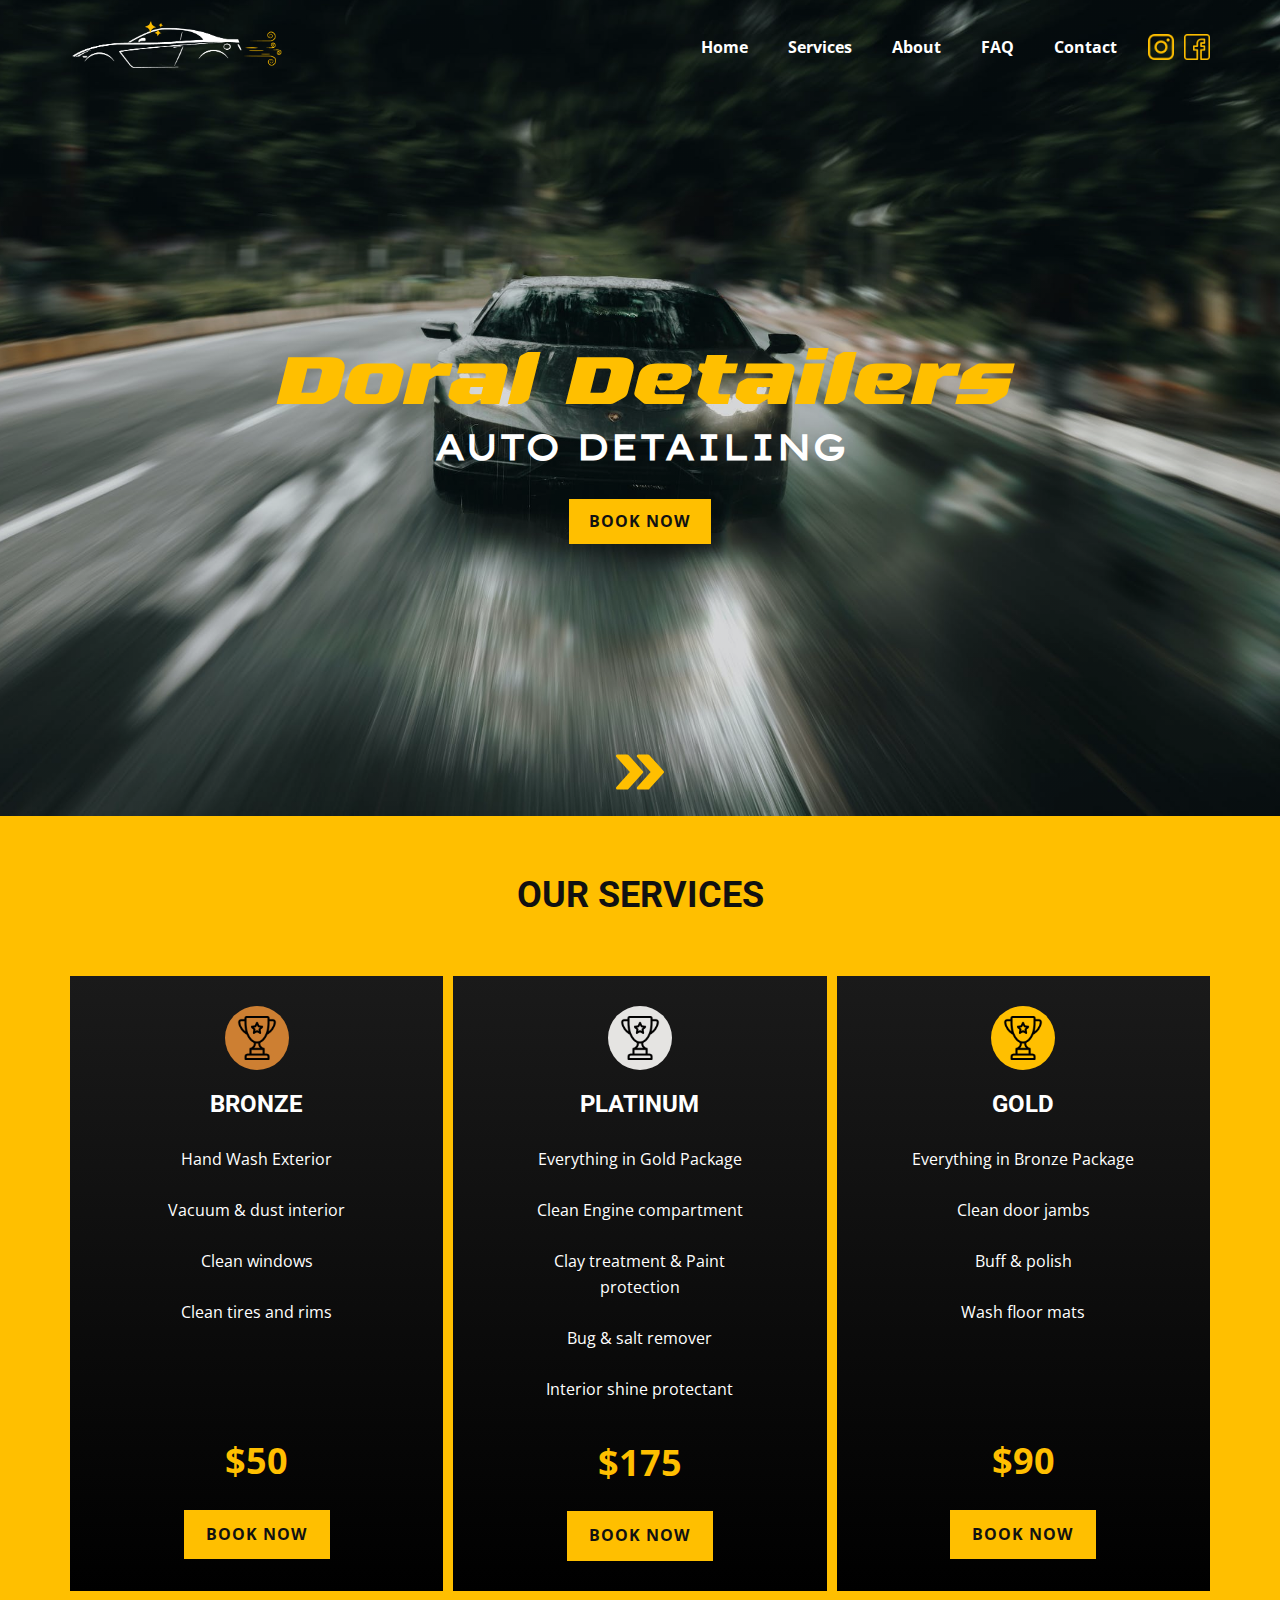
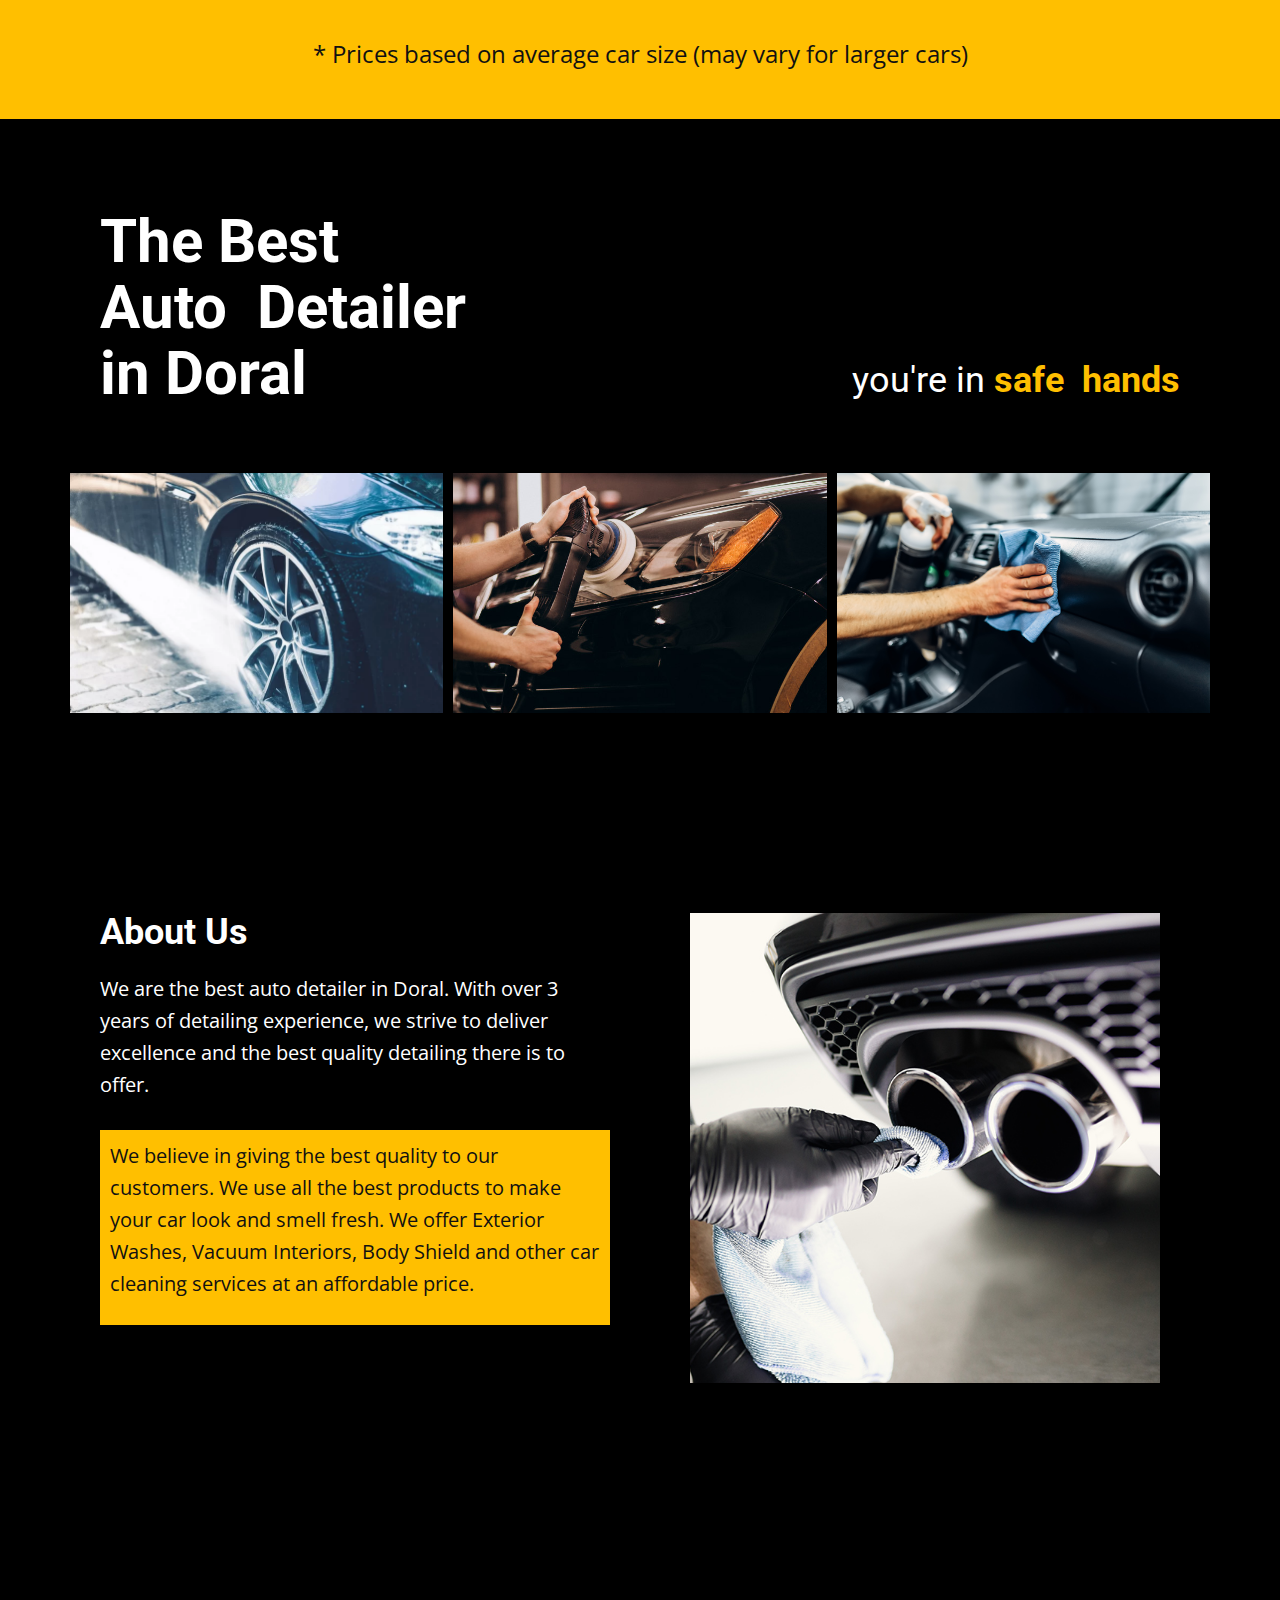
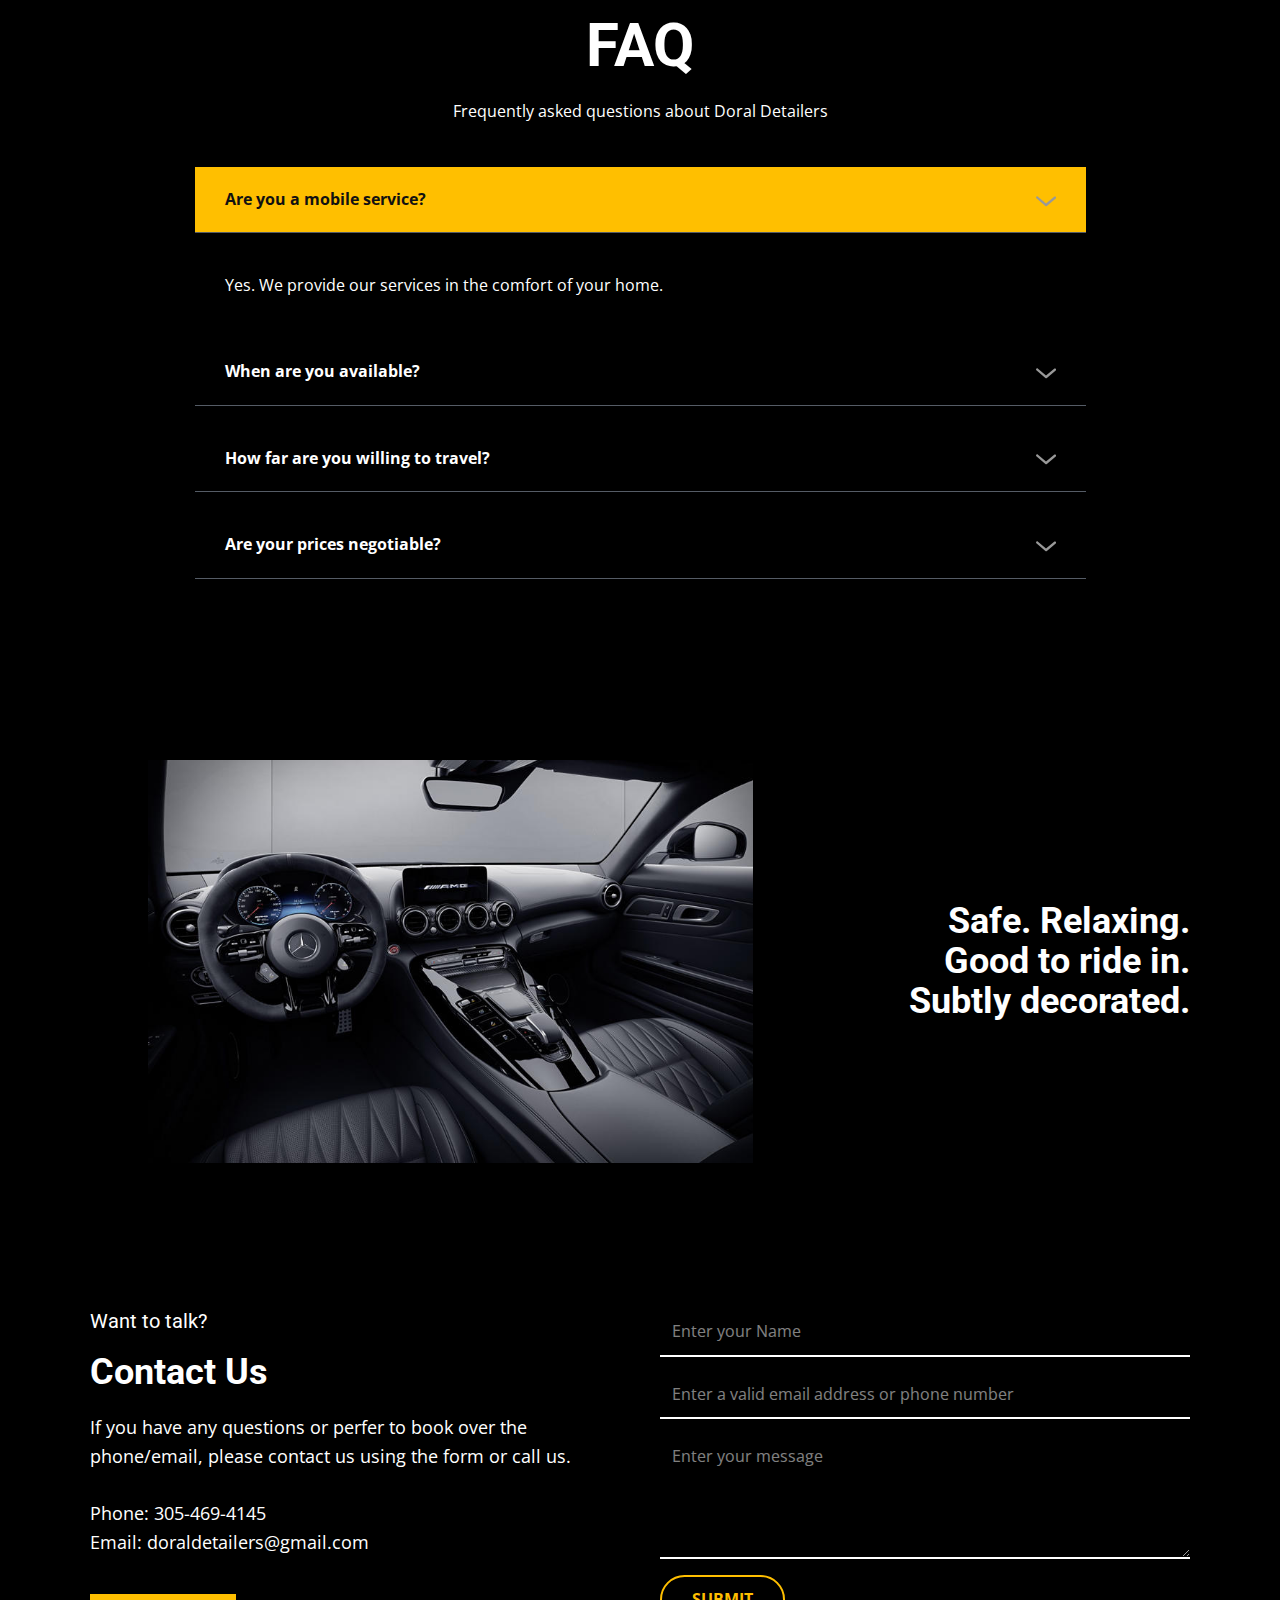
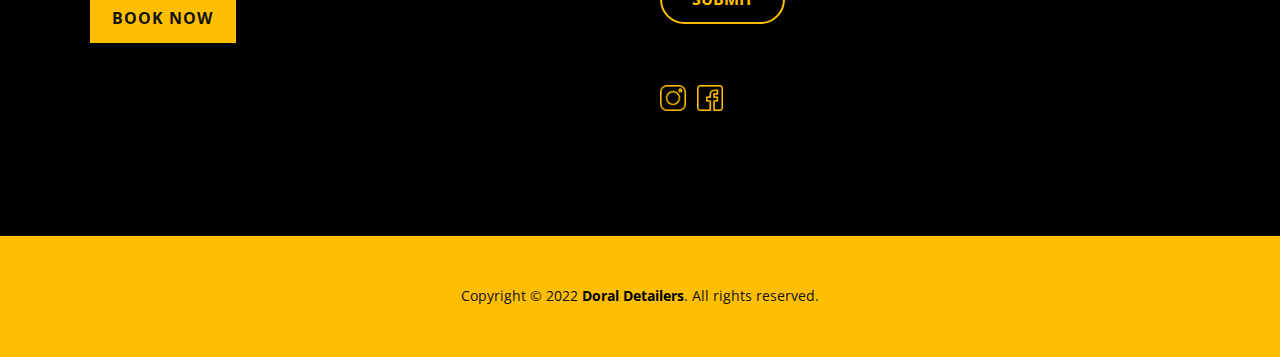
==== commit 01bdd75d: "Update index.html" ====
--- a/index.html
+++ b/index.html
@@ -233,7 +233,7 @@
     <section class="u-align-center u-black u-clearfix u-section-5" id="carousel_ddcf">
       <div class="u-clearfix u-sheet u-sheet-1">
         <h2 class="u-text u-text-1">FAQ</h2>
-        <p class="u-text u-text-2"> Frequently asked questions about Doral Detailing</p>
+        <p class="u-text u-text-2"> Frequently asked questions about Doral Detailers</p>
         <div class="u-accordion u-faq u-spacing-20 u-accordion-1">
           <div class="u-accordion-item">
             <a class="active u-accordion-link u-active-custom-color-1 u-border-1 u-border-active-palette-5-dark-2 u-border-hover-palette-5-dark-2 u-border-no-left u-border-no-right u-border-no-top u-border-palette-5-dark-2 u-button-style u-text-body-alt-color u-accordion-link-1" id="link-accordion-6327" aria-controls="accordion-6327" aria-selected="true">
@@ -369,4 +369,4 @@
         </p>
       </div></footer>
   
-</body></html>+</body></html>
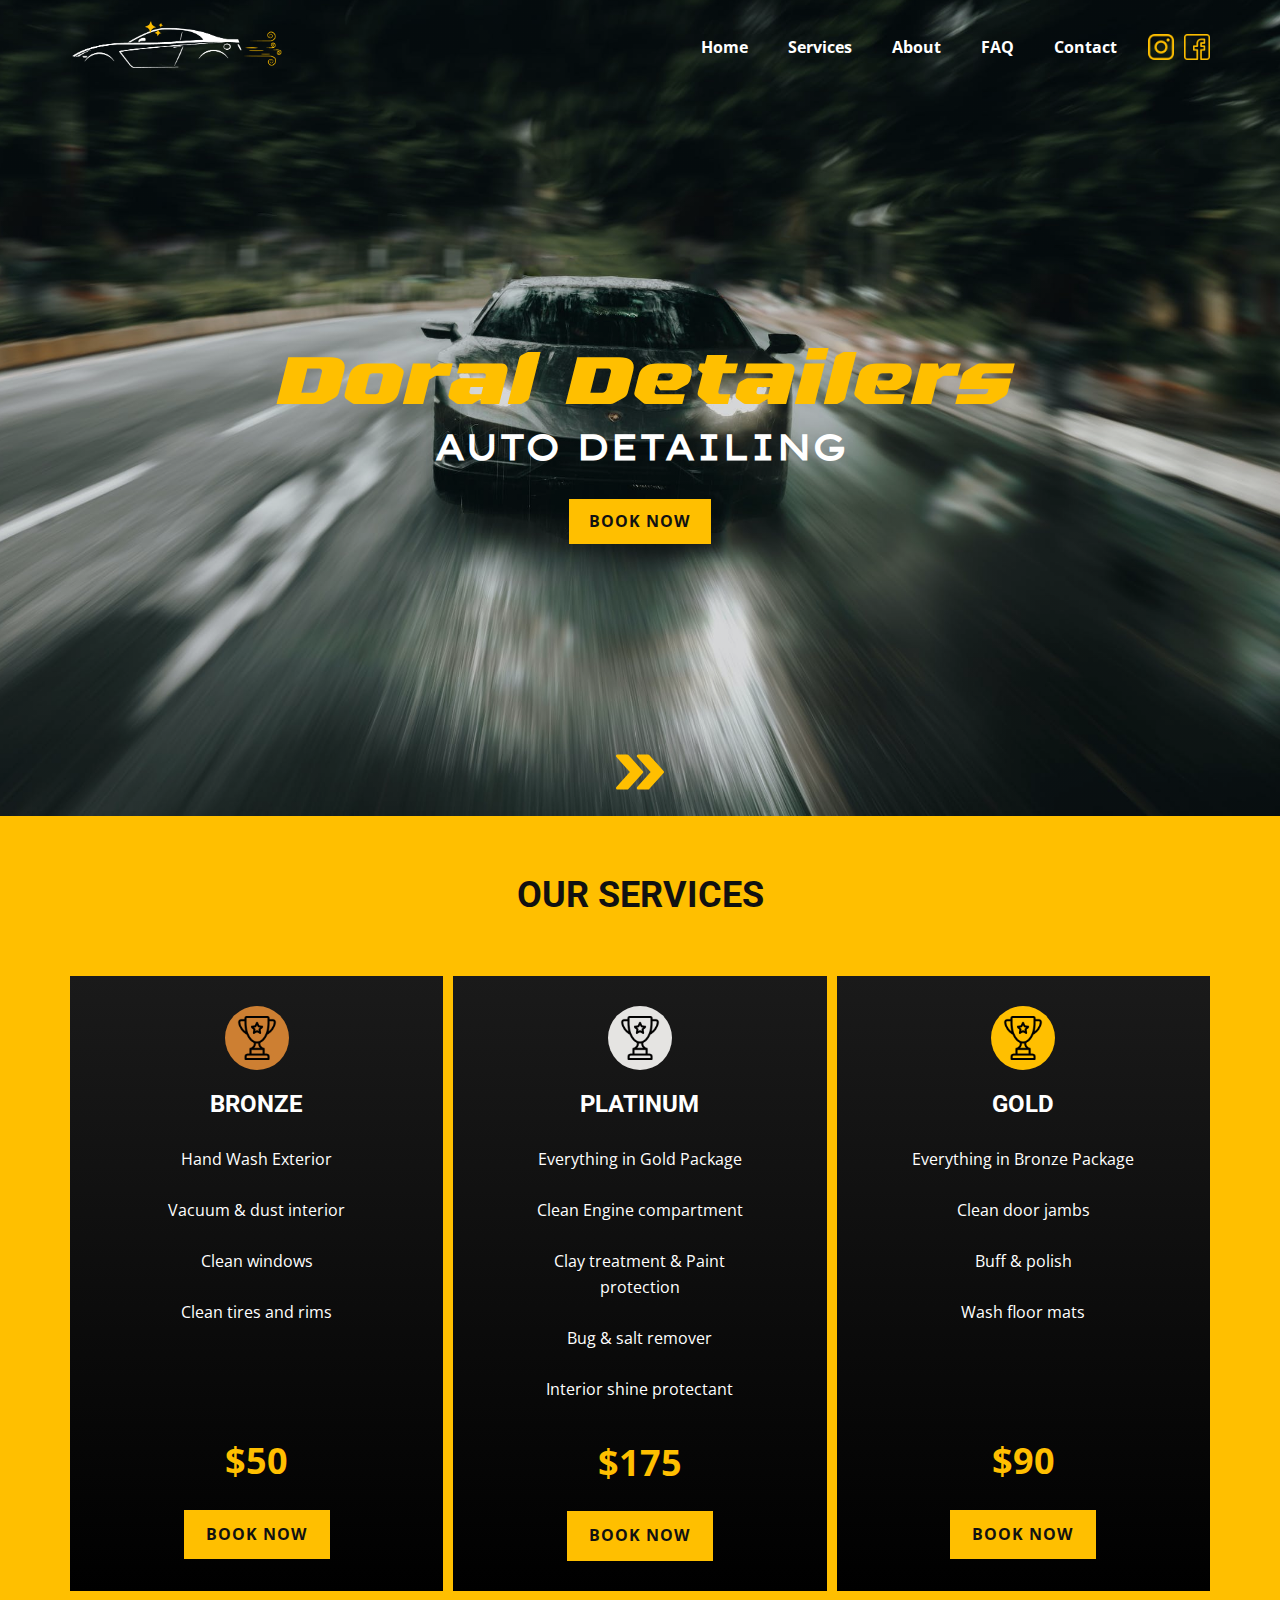
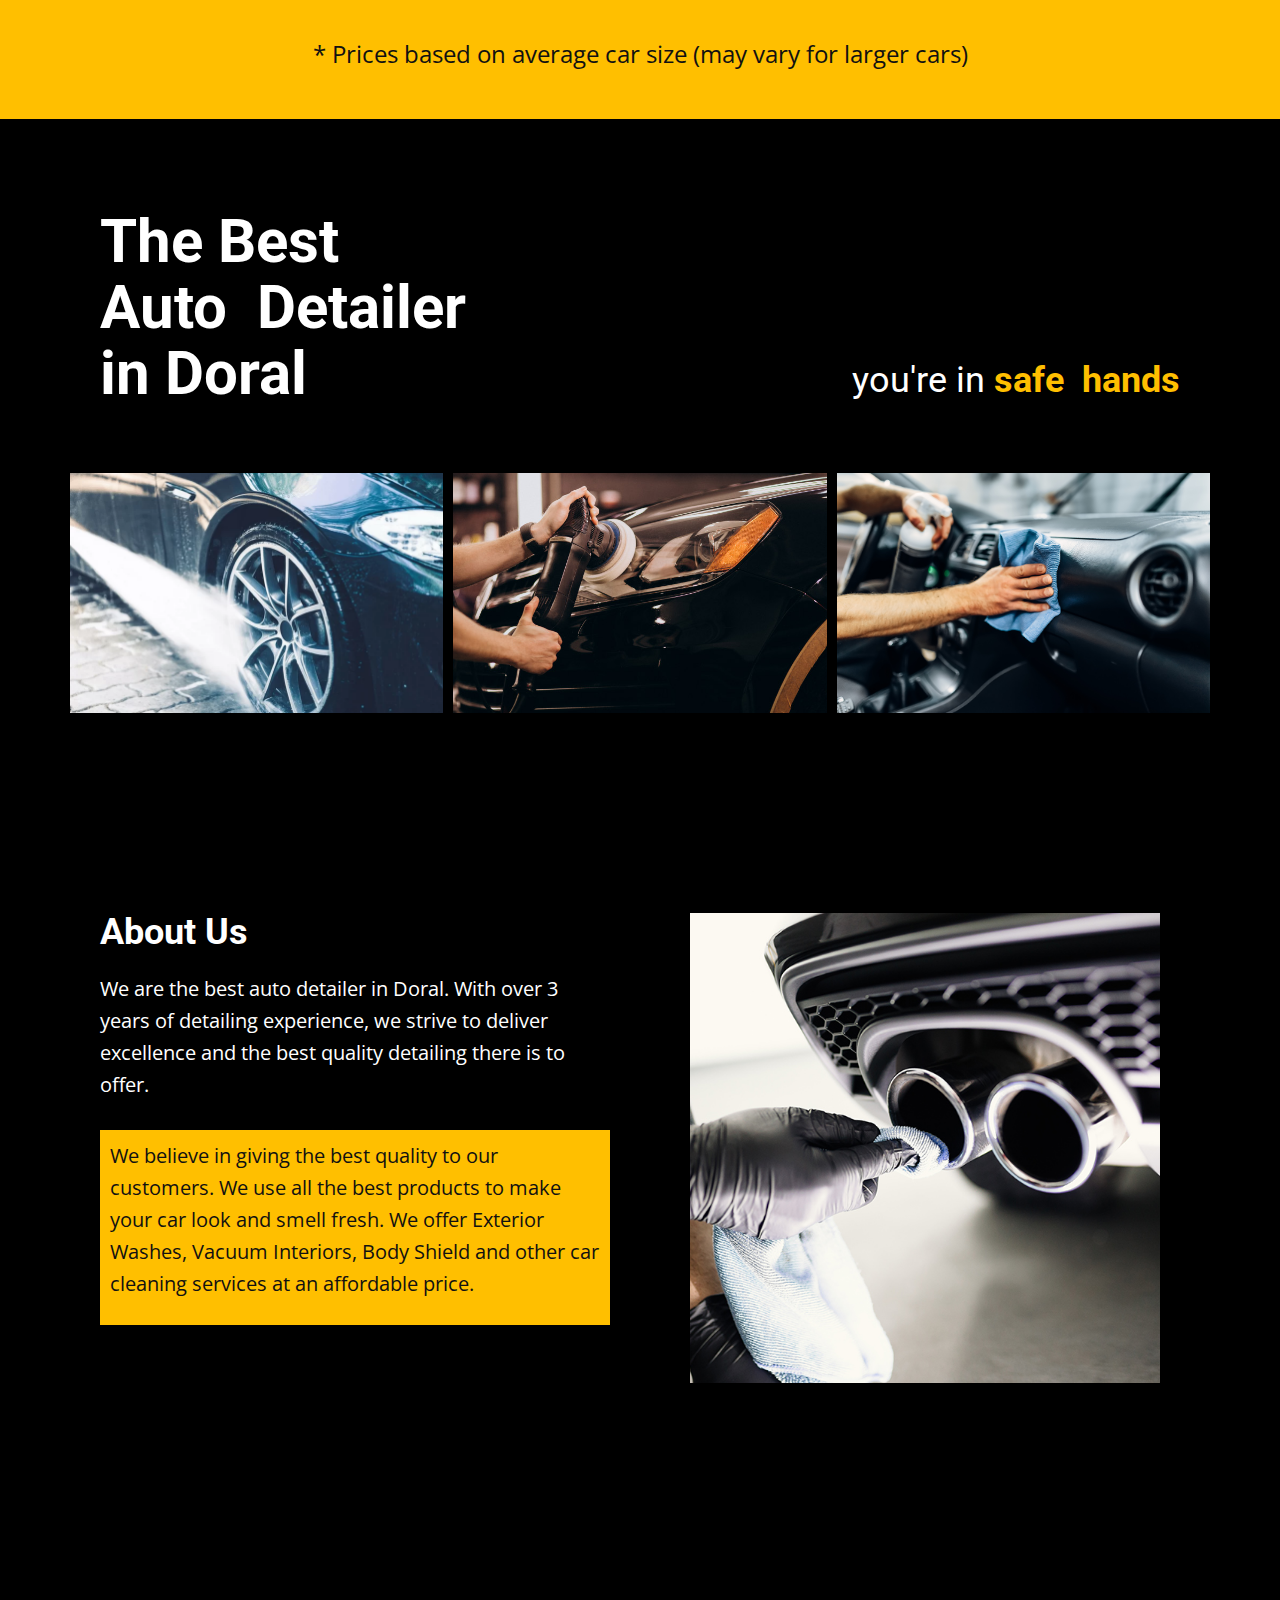
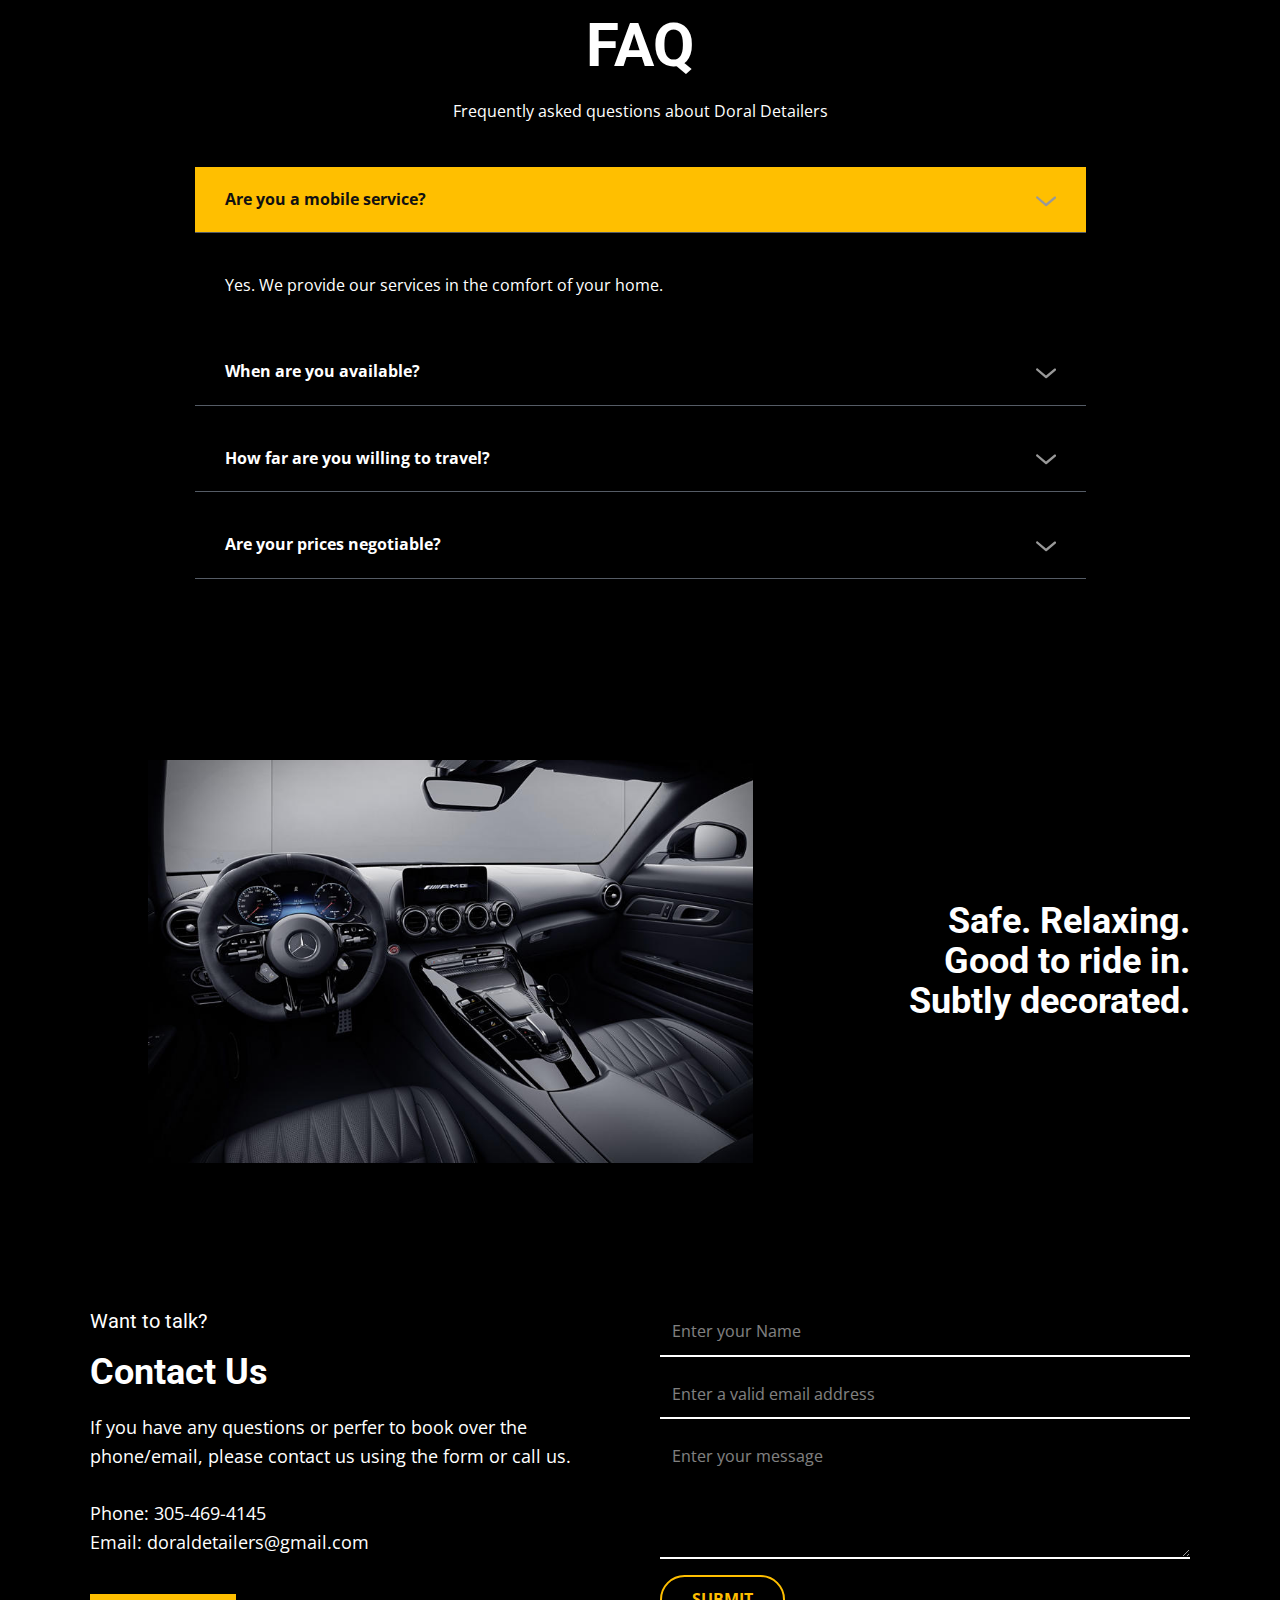
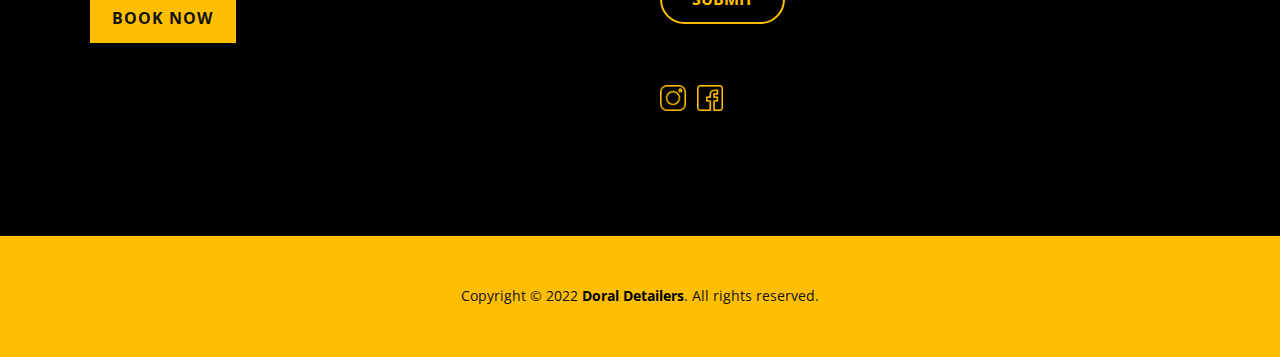
==== commit 9ac1daec: "Update index.html" ====
--- a/index.html
+++ b/index.html
@@ -11,6 +11,8 @@
     <script class="u-script" type="text/javascript" src="jquery.js" defer=""></script>
     <script class="u-script" type="text/javascript" src="nicepage.js" defer=""></script>
     <meta name="generator" content="Nicepage 4.18.5, nicepage.com">
+    <link href="https://assets.calendly.com/assets/external/widget.css" rel="stylesheet">
+    <script src="https://assets.calendly.com/assets/external/widget.js" type="text/javascript" async></script>
     
     <link id="u-theme-google-font" rel="stylesheet" href="https://fonts.googleapis.com/css?family=Roboto:100,100i,300,300i,400,400i,500,500i,700,700i,900,900i|Open+Sans:300,300i,400,400i,500,500i,600,600i,700,700i,800,800i">
     
@@ -81,7 +83,7 @@
       <div class="u-clearfix u-sheet u-sheet-1">
         <h1 class="u-custom-font u-text u-text-custom-color-1 u-text-default-xs u-text-1">Doral&nbsp;Deta​ilers</h1>
         <h2 class="u-custom-font u-text u-text-2">AUTO DETAILING</h2>
-        <a href="https://calendly.com/doraldetailers/book" class="u-border-hover-custom-color-1 u-border-none u-btn u-button-style u-custom-color-1 u-hover-black u-text-hover-custom-color-1 u-btn-1" target="_blank">BOOK NOW</a><span class="u-icon u-icon-circle u-text-custom-color-1 u-icon-1"><svg class="u-svg-link" preserveAspectRatio="xMidYMin slice" viewBox="0 0 480.026 480.026" style=""><use xmlns:xlink="http://www.w3.org/1999/xlink" xlink:href="#svg-5092"></use></svg><svg class="u-svg-content" viewBox="0 0 480.026 480.026" x="0px" y="0px" id="svg-5092" style="enable-background:new 0 0 480.026 480.026;"><g><g><path d="M475.922,229.325l-144-160c-3.072-3.392-7.36-5.312-11.904-5.312h-96c-6.304,0-12.032,3.712-14.624,9.472    c-2.56,5.792-1.504,12.544,2.72,17.216l134.368,149.312l-134.368,149.28c-4.224,4.704-5.312,11.456-2.72,17.216    c2.592,5.792,8.32,9.504,14.624,9.504h96c4.544,0,8.832-1.952,11.904-5.28l144-160    C481.394,244.653,481.394,235.373,475.922,229.325z"></path>
+        <a href="" onclick="Calendly.initPopupWidget({url: 'https://calendly.com/doraldetailers/book?hide_gdpr_banner=1&background_color=1a1a1a&text_color=ffffff&primary_color=ffbf00&embed_domain=calendly-embed.com&embed_type=PopupText'});return false;" class="u-border-hover-custom-color-1 u-border-none u-btn u-button-style u-custom-color-1 u-hover-black u-text-hover-custom-color-1 u-btn-1" target="_blank">BOOK NOW</a><span class="u-icon u-icon-circle u-text-custom-color-1 u-icon-1"><svg class="u-svg-link" preserveAspectRatio="xMidYMin slice" viewBox="0 0 480.026 480.026" style=""><use xmlns:xlink="http://www.w3.org/1999/xlink" xlink:href="#svg-5092"></use></svg><svg class="u-svg-content" viewBox="0 0 480.026 480.026" x="0px" y="0px" id="svg-5092" style="enable-background:new 0 0 480.026 480.026;"><g><g><path d="M475.922,229.325l-144-160c-3.072-3.392-7.36-5.312-11.904-5.312h-96c-6.304,0-12.032,3.712-14.624,9.472    c-2.56,5.792-1.504,12.544,2.72,17.216l134.368,149.312l-134.368,149.28c-4.224,4.704-5.312,11.456-2.72,17.216    c2.592,5.792,8.32,9.504,14.624,9.504h96c4.544,0,8.832-1.952,11.904-5.28l144-160    C481.394,244.653,481.394,235.373,475.922,229.325z"></path>
 </g>
 </g><g><g><path d="M267.922,229.325l-144-160c-3.072-3.392-7.36-5.312-11.904-5.312h-96c-6.304,0-12.032,3.712-14.624,9.472    c-2.56,5.792-1.504,12.544,2.72,17.216l134.368,149.312L4.114,389.293c-4.224,4.704-5.312,11.456-2.72,17.216    c2.592,5.792,8.32,9.504,14.624,9.504h96c4.544,0,8.832-1.952,11.904-5.28l144-160    C273.394,244.653,273.394,235.373,267.922,229.325z"></path>
 </g>
@@ -105,7 +107,7 @@
                   <span style="font-weight: 700;">$50</span>
                   <span style="font-weight: 700;"></span>
                 </p>
-                <a href="https://nicepage.cloud" class="u-border-2 u-border-custom-color-1 u-border-hover-custom-color-1 u-btn u-button-style u-custom-color-1 u-hover-black u-text-hover-custom-color-1 u-btn-1">BOOK NOW</a>
+                <a href="" onclick="Calendly.initPopupWidget({url: 'https://calendly.com/doraldetailers/book?hide_gdpr_banner=1&background_color=1a1a1a&text_color=ffffff&primary_color=ffbf00&a2=1&embed_domain=calendly-embed.com&embed_type=PopupText'});return false;" class="u-border-2 u-border-custom-color-1 u-border-hover-custom-color-1 u-btn u-button-style u-custom-color-1 u-hover-black u-text-hover-custom-color-1 u-btn-1">BOOK NOW</a>
               </div>
             </div>
             <div class="u-align-center u-container-style u-custom-item u-gradient u-list-item u-repeater-item u-list-item-2">
@@ -118,7 +120,7 @@
                   <br>Interior shine protectant
                 </p>
                 <p class="u-custom-item u-text u-text-custom-color-1 u-text-7">$175</p>
-                <a href="https://nicepage.cloud" class="u-border-2 u-border-custom-color-1 u-border-hover-custom-color-1 u-btn u-button-style u-custom-color-1 u-hover-black u-text-hover-custom-color-1 u-btn-2">BOOK NOW</a>
+                <a href="" onclick="Calendly.initPopupWidget({url: 'https://calendly.com/doraldetailers/book?hide_gdpr_banner=1&background_color=1a1a1a&text_color=ffffff&primary_color=ffbf00&a2=3&embed_domain=calendly-embed.com&embed_type=PopupText'});return false;" class="u-border-2 u-border-custom-color-1 u-border-hover-custom-color-1 u-btn u-button-style u-custom-color-1 u-hover-black u-text-hover-custom-color-1 u-btn-2">BOOK NOW</a>
               </div>
             </div>
             <div class="u-align-center u-container-style u-custom-item u-gradient u-list-item u-repeater-item u-list-item-3">
@@ -130,7 +132,7 @@
                   <br>Wash floor mats<br>
                 </p>
                 <p class="u-custom-item u-text u-text-custom-color-1 u-text-10">$90</p>
-                <a href="https://nicepage.cloud" class="u-border-2 u-border-custom-color-1 u-border-hover-custom-color-1 u-btn u-button-style u-custom-color-1 u-hover-black u-text-hover-custom-color-1 u-btn-3">BOOK NOW</a>
+                <a href="" onclick="Calendly.initPopupWidget({url: 'https://calendly.com/doraldetailers/book?hide_gdpr_banner=1&background_color=1a1a1a&text_color=ffffff&primary_color=ffbf00&a2=2&embed_domain=calendly-embed.com&embed_type=PopupText'});return false;" class="u-border-2 u-border-custom-color-1 u-border-hover-custom-color-1 u-btn u-button-style u-custom-color-1 u-hover-black u-text-hover-custom-color-1 u-btn-3">BOOK NOW</a>
               </div>
             </div>
           </div>
@@ -320,7 +322,7 @@
                   <p class="u-text u-text-3">If you have any questions or perfer to book over the phone/email, please contact us using the form or call us.<br>
                     <br>Phone: 305-469-4145<br>Email: doraldetailers@gmail.com
                   </p>
-                  <a href="https://calendly.com/doraldetailers/book" class="u-border-2 u-border-custom-color-1 u-border-hover-custom-color-1 u-btn u-button-style u-custom-color-1 u-hover-black u-text-hover-custom-color-1 u-btn-1" target="_blank">BOOK NOW</a>
+                  <a href="" onclick="Calendly.initPopupWidget({url: 'https://calendly.com/doraldetailers/book?hide_gdpr_banner=1&background_color=1a1a1a&text_color=ffffff&primary_color=ffbf00&embed_domain=calendly-embed.com&embed_type=PopupText'});return false;" class="u-border-2 u-border-custom-color-1 u-border-hover-custom-color-1 u-btn u-button-style u-custom-color-1 u-hover-black u-text-hover-custom-color-1 u-btn-1" target="_blank">BOOK NOW</a>
                 </div>
               </div>
               <div class="u-container-style u-layout-cell u-right-cell u-size-30 u-layout-cell-2">
@@ -333,7 +335,7 @@
                       </div><!-- always visible -->
                       <div class="u-form-email u-form-group u-label-none">
                         <label for="email-f798" class="u-form-control-hidden u-label u-text-body-color">Email</label>
-                        <input type="email" placeholder="Enter a valid email address or phone number" id="email-f798" name="email" class="u-border-2 u-border-no-left u-border-no-right u-border-no-top u-border-white u-input u-input-rectangle u-input-2" required="">
+                        <input type="email" placeholder="Enter a valid email address" id="email-f798" name="email" class="u-border-2 u-border-no-left u-border-no-right u-border-no-top u-border-white u-input u-input-rectangle u-input-2" required="">
                       </div>
                       <div class="u-form-group u-form-message u-label-none">
                         <label for="message-f798" class="u-form-control-hidden u-label u-text-body-color">Message</label>
